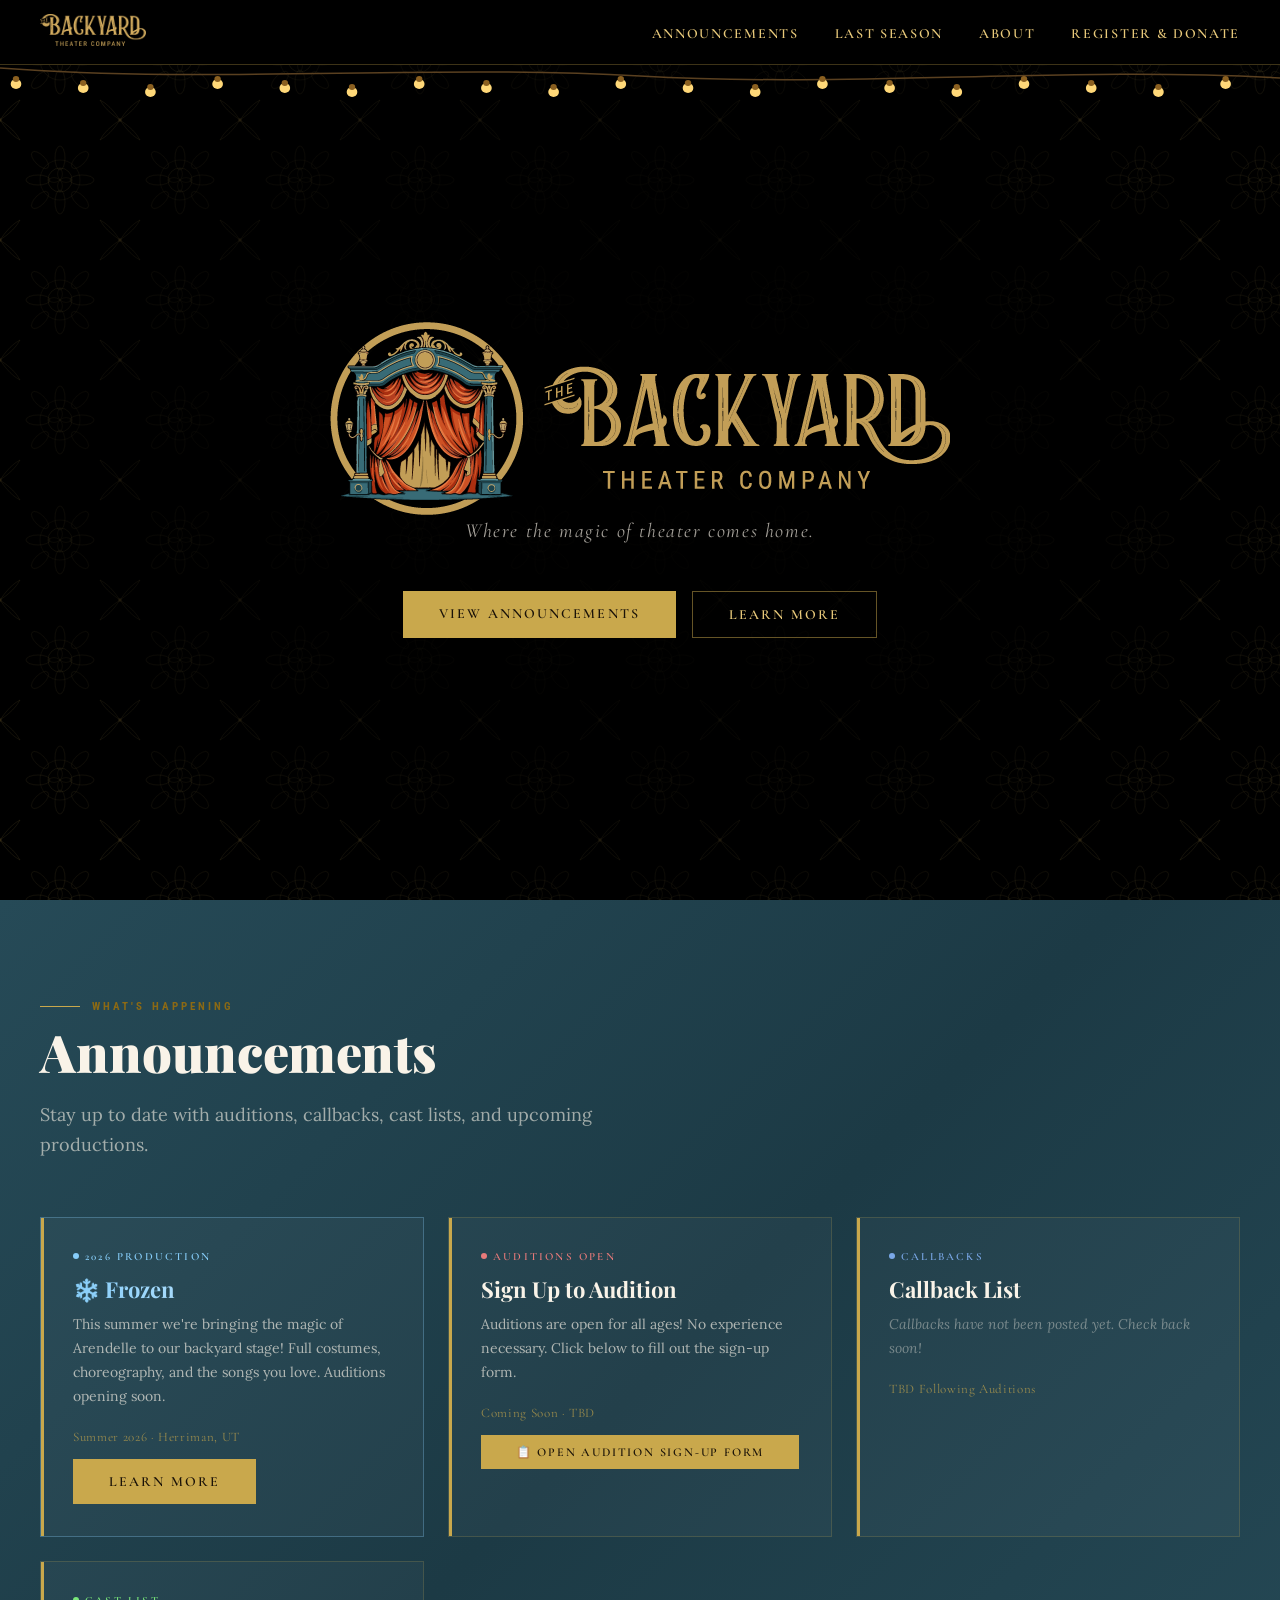
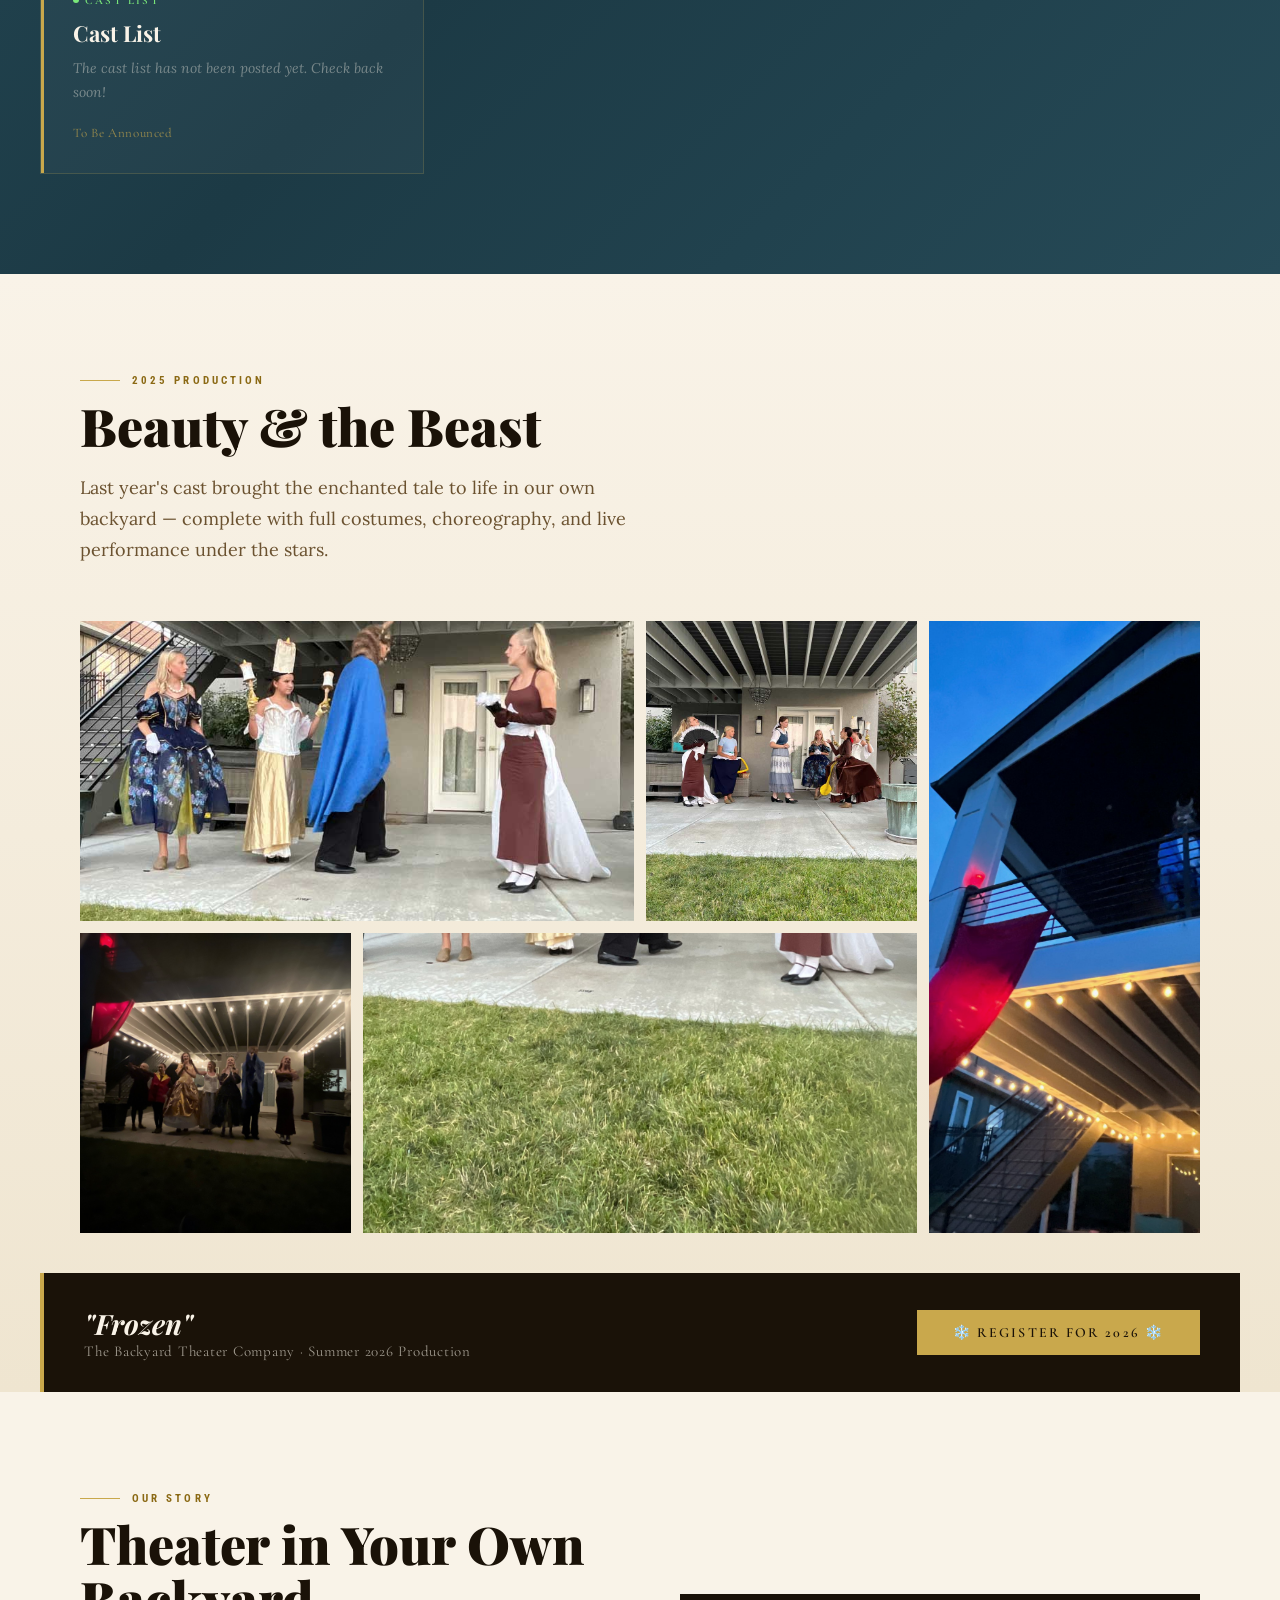
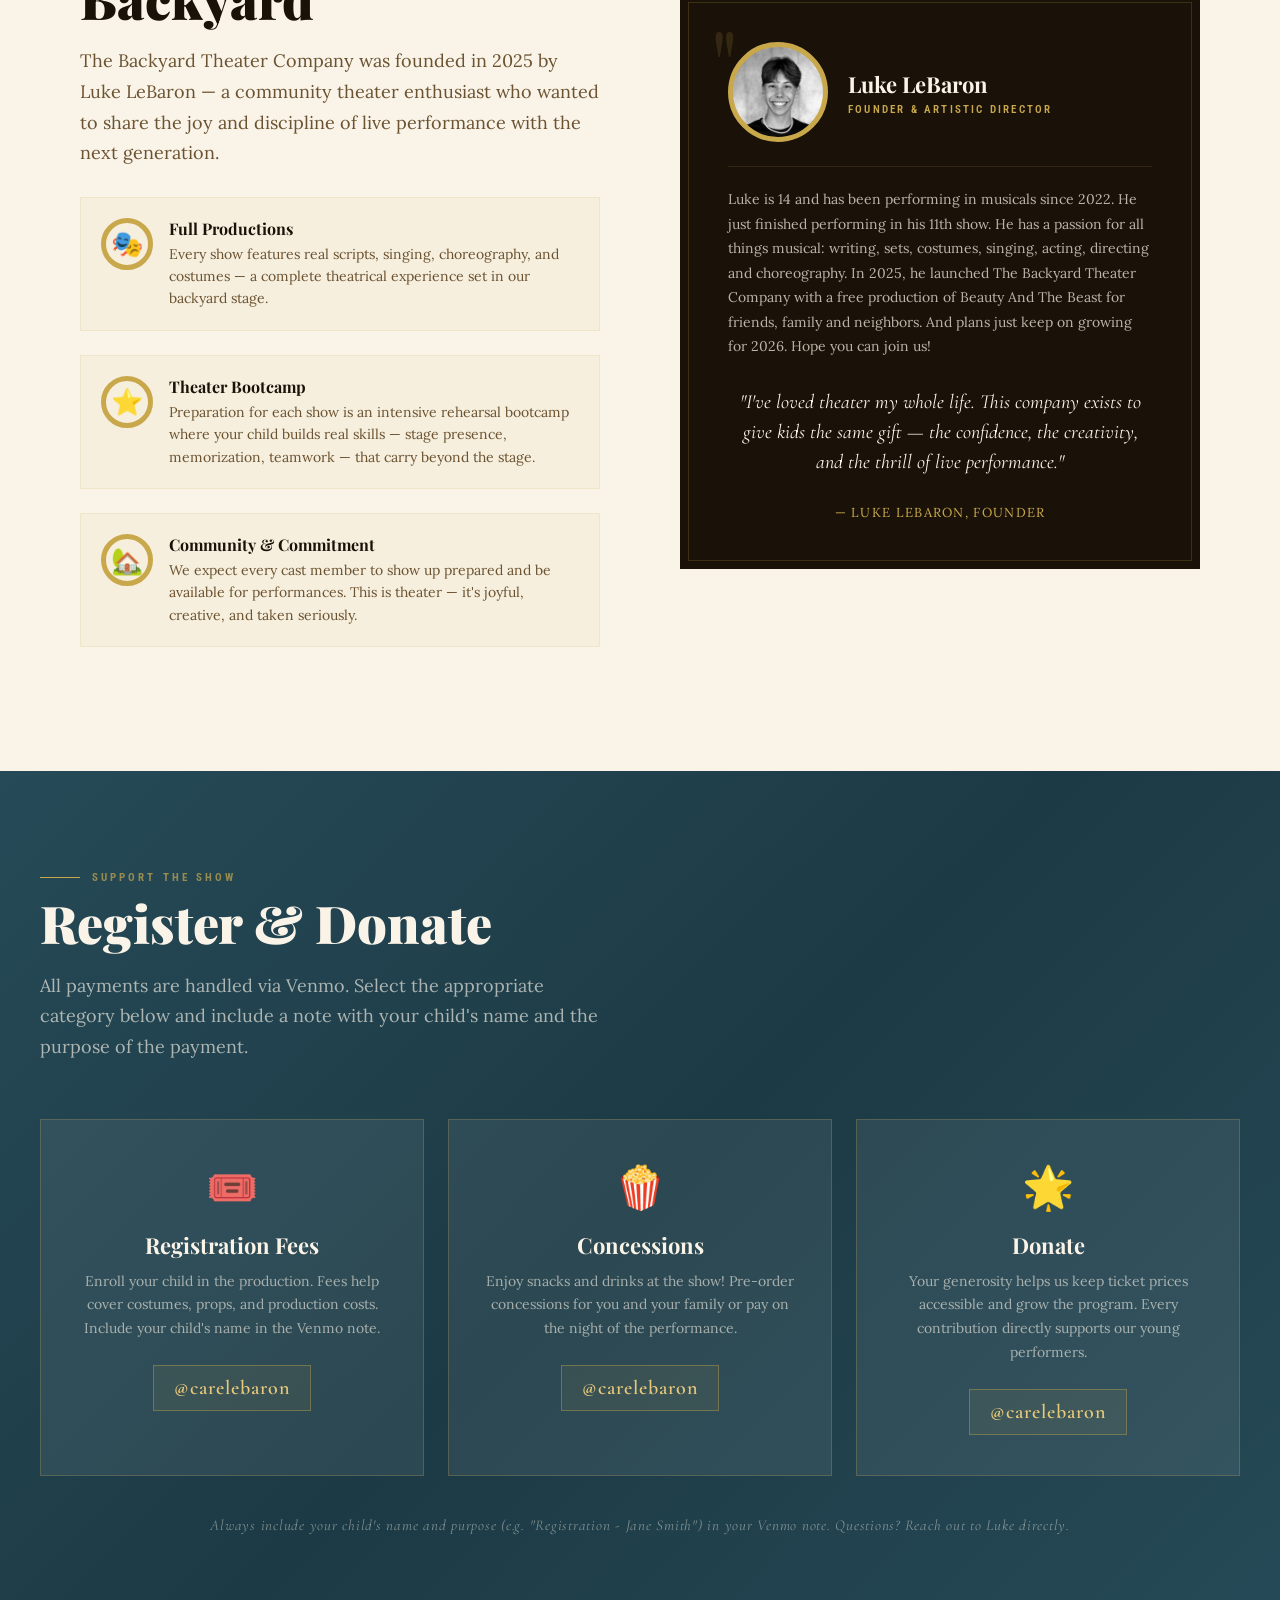
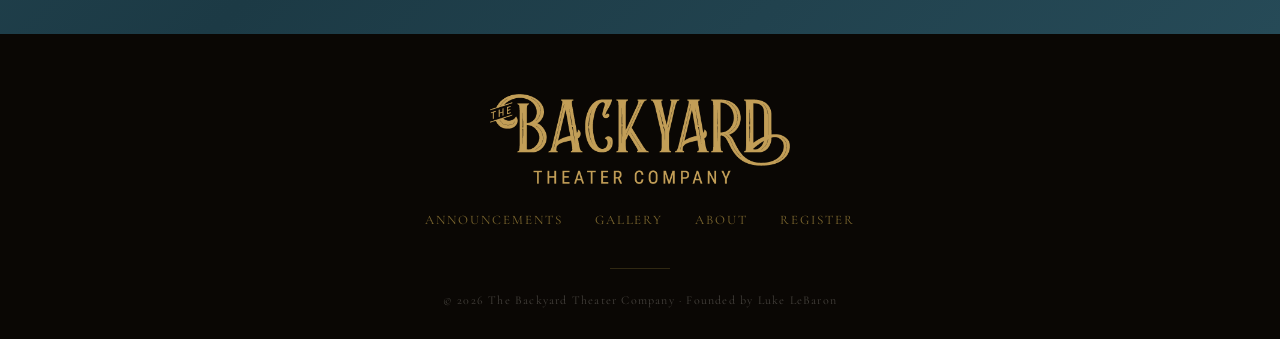
==== index.html @ a318b1b1 "initial build" ====
<!DOCTYPE html>
<html lang="en">
<head>
<meta charset="UTF-8">
<meta name="viewport" content="width=device-width, initial-scale=1.0">
<title>The Backyard Theater Company</title>
<link rel="preconnect" href="https://fonts.googleapis.com">
<link href="https://fonts.googleapis.com/css2?family=Playfair+Display:ital,wght@0,400;0,700;0,900;1,400;1,700&family=Lora:ital,wght@0,400;0,500;1,400&family=Cormorant+Garamond:ital,wght@0,300;0,400;0,600;1,300;1,400&family=Roboto+Condensed:wght@400;600;700&display=swap" rel="stylesheet">
<style>
  :root {
    --gold: #C9A84C;
    --gold-light: #E8C97A;
    --gold-dark: #8B6914;
    --teal: #3A6E7F;
    --teal-dark: #264A57;
    --red: #B8412A;
    --cream: #F9F3E8;
    --dark: #1A1208;
    --warm-dark: #251A08;
    --text: #2C1F08;
    --text-light: #6B5230;
  }

  * { margin: 0; padding: 0; box-sizing: border-box; }

  html { scroll-behavior: smooth; }

  body {
    background: var(--cream);
    color: var(--text);
    font-family: 'Lora', Georgia, serif;
    overflow-x: hidden;
  }

  /* ===== STRING LIGHTS ANIMATION ===== */
  @keyframes bulbFlicker {
    0%, 100% { opacity: 1; box-shadow: 0 0 8px 3px rgba(255, 220, 120, 0.8); }
    92% { opacity: 1; }
    93% { opacity: 0.6; }
    94% { opacity: 1; }
    96% { opacity: 0.7; }
    97% { opacity: 1; }
  }

  @keyframes curtainRise {
    from { transform: translateY(-100%); opacity: 0; }
    to { transform: translateY(0); opacity: 1; }
  }

  @keyframes fadeUp {
    from { opacity: 0; transform: translateY(30px); }
    to { opacity: 1; transform: translateY(0); }
  }

  @keyframes shimmer {
    0% { background-position: -200% center; }
    100% { background-position: 200% center; }
  }

  /* ===== NAV ===== */
  nav {
    position: fixed;
    top: 0; left: 0; right: 0;
    z-index: 100;
    background: rgba(0, 0, 0, 0.96);
    backdrop-filter: blur(10px);
    padding: 14px 40px;
    display: flex;
    align-items: center;
    justify-content: space-between;
    border-bottom: 1px solid rgba(201, 168, 76, 0.3);
  }

  .nav-logo img {
    height: 32px;
    filter: brightness(1.1);
  }

  .nav-links {
    display: flex;
    gap: 36px;
    list-style: none;
  }

  .nav-links a {
    font-family: 'Cormorant Garamond', serif;
    font-size: 14px;
    font-weight: 600;
    letter-spacing: 0.12em;
    text-transform: uppercase;
    color: var(--gold-light);
    text-decoration: none;
    transition: color 0.2s;
    position: relative;
  }

  .nav-links a::after {
    content: '';
    position: absolute;
    bottom: -3px; left: 0; right: 0;
    height: 1px;
    background: var(--gold);
    transform: scaleX(0);
    transform-origin: center;
    transition: transform 0.3s;
  }

  .nav-links a:hover { color: #fff; }
  .nav-links a:hover::after { transform: scaleX(1); }

  /* ===== HERO ===== */
  .hero {
    min-height: 100vh;
    background: #000000;
    position: relative;
    display: flex;
    flex-direction: column;
    align-items: center;
    justify-content: center;
    overflow: hidden;
    padding-top: 60px;
  }

  /* Ornate vintage floral pattern */
  .hero::before {
    content: '';
    position: absolute;
    inset: 0;
    background-image: url("data:image/svg+xml,%3Csvg xmlns='http://www.w3.org/2000/svg' width='120' height='120'%3E%3Cdefs%3E%3Cstyle%3E.g%7Bfill:none;stroke:%23C9A84C;stroke-opacity:0.13%7D%3C/style%3E%3C/defs%3E%3C!-- Center rosette --%3E%3Ccircle class='g' cx='60' cy='60' r='12' stroke-width='0.8'/%3E%3Ccircle class='g' cx='60' cy='60' r='20' stroke-width='0.5'/%3E%3C!-- Petals N S E W --%3E%3Cellipse class='g' cx='60' cy='38' rx='5' ry='12' stroke-width='0.7'/%3E%3Cellipse class='g' cx='60' cy='82' rx='5' ry='12' stroke-width='0.7'/%3E%3Cellipse class='g' cx='38' cy='60' rx='12' ry='5' stroke-width='0.7'/%3E%3Cellipse class='g' cx='82' cy='60' rx='12' ry='5' stroke-width='0.7'/%3E%3C!-- Diagonal petals --%3E%3Cellipse class='g' cx='40' cy='40' rx='5' ry='11' stroke-width='0.6' transform='rotate(-45 40 40)'/%3E%3Cellipse class='g' cx='80' cy='40' rx='5' ry='11' stroke-width='0.6' transform='rotate(45 80 40)'/%3E%3Cellipse class='g' cx='40' cy='80' rx='5' ry='11' stroke-width='0.6' transform='rotate(45 40 80)'/%3E%3Cellipse class='g' cx='80' cy='80' rx='5' ry='11' stroke-width='0.6' transform='rotate(-45 80 80)'/%3E%3C!-- Corner flourishes --%3E%3Cpath class='g' d='M0 0 Q15 10 20 20' stroke-width='0.8'/%3E%3Cpath class='g' d='M0 0 Q10 15 20 20' stroke-width='0.8'/%3E%3Cpath class='g' d='M120 0 Q105 10 100 20' stroke-width='0.8'/%3E%3Cpath class='g' d='M120 0 Q110 15 100 20' stroke-width='0.8'/%3E%3Cpath class='g' d='M0 120 Q15 110 20 100' stroke-width='0.8'/%3E%3Cpath class='g' d='M0 120 Q10 105 20 100' stroke-width='0.8'/%3E%3Cpath class='g' d='M120 120 Q105 110 100 100' stroke-width='0.8'/%3E%3Cpath class='g' d='M120 120 Q110 105 100 100' stroke-width='0.8'/%3E%3C!-- Connecting stems --%3E%3Cpath class='g' d='M60 48 Q65 54 60 60 Q55 54 60 48' stroke-width='0.6'/%3E%3Cpath class='g' d='M60 72 Q65 66 60 60 Q55 66 60 72' stroke-width='0.6'/%3E%3Cpath class='g' d='M48 60 Q54 65 60 60 Q54 55 48 60' stroke-width='0.6'/%3E%3Cpath class='g' d='M72 60 Q66 65 60 60 Q66 55 72 60' stroke-width='0.6'/%3E%3C!-- Tiny dots at corners --%3E%3Ccircle cx='0' cy='0' r='2' fill='%23C9A84C' fill-opacity='0.12'/%3E%3Ccircle cx='120' cy='0' r='2' fill='%23C9A84C' fill-opacity='0.12'/%3E%3Ccircle cx='0' cy='120' r='2' fill='%23C9A84C' fill-opacity='0.12'/%3E%3Ccircle cx='120' cy='120' r='2' fill='%23C9A84C' fill-opacity='0.12'/%3E%3C/svg%3E");
    background-size: 120px 120px;
    background-repeat: repeat;
    opacity: 1;
    pointer-events: none;
  }

  /* Radial vignette so pattern fades toward center where logo lives */
  .hero::after {
    content: '';
    position: absolute;
    inset: 0;
    background: radial-gradient(
      ellipse 65% 65% at 50% 50%,
      rgba(0,0,0,0.92) 0%,
      rgba(0,0,0,0.75) 45%,
      rgba(0,0,0,0.2) 80%,
      rgba(0,0,0,0) 100%
    );
    pointer-events: none;
  }

  /* String lights top */
  .string-lights {
    position: absolute;
    top: 60px; left: 0; right: 0;
    height: 60px;
    pointer-events: none;
    z-index: 3;
  }

  .string-lights svg {
    width: 100%;
    height: 60px;
  }

  .bulb {
    animation: bulbFlicker 4s infinite;
  }
  .bulb:nth-child(2n) { animation-delay: 0.3s; }
  .bulb:nth-child(3n) { animation-delay: 0.7s; }
  .bulb:nth-child(4n) { animation-delay: 1.2s; }
  .bulb:nth-child(5n) { animation-delay: 2.1s; }

  .hero-content {
    position: relative;
    z-index: 4;
    text-align: center;
    animation: fadeUp 1.2s ease both;
  }

  .hero-icon {
    width: 620px;
    max-width: 88vw;
    margin-bottom: 24px;
    filter:
      drop-shadow(0 0 60px rgba(201, 168, 76, 0.45))
      drop-shadow(0 0 20px rgba(201, 168, 76, 0.3))
      drop-shadow(0 4px 32px rgba(0, 0, 0, 0.9));
    animation: fadeUp 1s ease 0.2s both;
  }

  .hero-wordmark {
    display: none;
  }

  .hero-tagline {
    font-family: 'Cormorant Garamond', serif;
    font-size: 20px;
    font-style: italic;
    color: rgba(249, 243, 232, 0.65);
    letter-spacing: 0.08em;
    margin-bottom: 48px;
    animation: fadeUp 1s ease 0.5s both;
  }

  .hero-cta {
    display: inline-flex;
    gap: 16px;
    animation: fadeUp 1s ease 0.7s both;
  }

  .btn {
    font-family: 'Cormorant Garamond', serif;
    font-size: 14px;
    font-weight: 600;
    letter-spacing: 0.15em;
    text-transform: uppercase;
    padding: 14px 36px;
    text-decoration: none;
    transition: all 0.3s;
    cursor: pointer;
    border: none;
    display: inline-block;
  }

  .btn-primary {
    background: var(--gold);
    color: var(--dark);
  }
  .btn-primary:hover {
    background: var(--gold-light);
    transform: translateY(-2px);
    box-shadow: 0 8px 30px rgba(201, 168, 76, 0.4);
  }

  .btn-outline {
    border: 1px solid rgba(201, 168, 76, 0.5);
    color: var(--gold-light);
    background: transparent;
  }
  .btn-outline:hover {
    border-color: var(--gold);
    background: rgba(201, 168, 76, 0.1);
    transform: translateY(-2px);
  }

  /* Curtain sides - REMOVED */
  .curtain-left, .curtain-right,
  .curtain-top-trim,
  .tieback-left, .tieback-right {
    display: none;
  }

/* ===== SECTION STYLES ===== */
  section {
    padding: 100px 40px;
    max-width: 1200px;
    margin: 0 auto;
  }

  .section-full {
    max-width: 100%;
    padding: 0;
  }

  .section-label {
    font-family: 'Roboto Condensed', sans-serif;
    font-size: 11px;
    font-weight: 700;
    letter-spacing: 0.28em;
    text-transform: uppercase;
    color: var(--gold-dark);
    margin-bottom: 12px;
    display: flex;
    align-items: center;
    gap: 12px;
  }

  .section-label::before {
    content: '';
    display: inline-block;
    width: 40px;
    height: 1px;
    background: var(--gold);
  }

  .section-title {
    font-family: 'Playfair Display', Georgia, serif;
    font-size: 52px;
    font-weight: 900;
    line-height: 1.05;
    color: var(--dark);
    margin-bottom: 20px;
  }

  .section-subtitle {
    font-family: 'Lora', Georgia, serif;
    font-size: 18px;
    color: var(--text-light);
    max-width: 560px;
    line-height: 1.7;
    margin-bottom: 56px;
  }

  /* Ornamental divider */
  .ornament {
    text-align: center;
    color: var(--gold);
    font-size: 24px;
    letter-spacing: 0.3em;
    margin: 0 0 16px;
    opacity: 0.6;
  }

  /* ===== ANNOUNCEMENTS ===== */
  #announcements {
    background: linear-gradient(135deg, var(--teal-dark) 0%, #1C3A45 50%, var(--teal-dark) 100%);
    max-width: 100%;
    padding: 100px 40px;
  }

  #announcements .inner {
    max-width: 1200px;
    margin: 0 auto;
  }

  #announcements .section-title {
    color: var(--cream);
  }

  #announcements .section-subtitle {
    color: rgba(249, 243, 232, 0.6);
  }

  .announcements-grid {
    display: grid;
    grid-template-columns: repeat(auto-fill, minmax(300px, 1fr));
    gap: 24px;
  }

  .announcement-card {
    border: 1px solid rgba(201, 168, 76, 0.2);
    background: rgba(255, 255, 255, 0.03);
    padding: 32px;
    position: relative;
    overflow: hidden;
    transition: all 0.3s;
  }

  .announcement-card::before {
    content: '';
    position: absolute;
    top: 0; left: 0;
    width: 3px; height: 100%;
    background: var(--gold);
  }

  .announcement-card:hover {
    background: rgba(201, 168, 76, 0.06);
    transform: translateY(-3px);
    border-color: rgba(201, 168, 76, 0.4);
  }

  .card-tag {
    font-family: 'Cormorant Garamond', serif;
    font-size: 11px;
    font-weight: 600;
    letter-spacing: 0.2em;
    text-transform: uppercase;
    color: var(--gold);
    margin-bottom: 12px;
    display: flex;
    align-items: center;
    gap: 6px;
  }

  .card-tag.audition { color: #E87A7A; }
  .card-tag.callback { color: #7AA8E8; }
  .card-tag.cast { color: #7AE87A; }
  .card-tag.new-show { color: var(--gold); }

  .tag-dot {
    width: 6px; height: 6px;
    border-radius: 50%;
    background: currentColor;
  }

  .card-title {
    font-family: 'Playfair Display', serif;
    font-size: 22px;
    font-weight: 700;
    color: var(--cream);
    margin-bottom: 10px;
    line-height: 1.3;
  }

  .card-body {
    font-size: 14px;
    line-height: 1.7;
    color: rgba(249, 243, 232, 0.65);
    margin-bottom: 20px;
  }

  .card-date {
    font-family: 'Cormorant Garamond', serif;
    font-size: 13px;
    color: rgba(201, 168, 76, 0.7);
    letter-spacing: 0.05em;
  }

  /* ===== GALLERY ===== */
  #gallery {
    background: linear-gradient(180deg, #F9F3E8 0%, #EFE5D0 100%);
    max-width: 100%;
    padding: 100px 40px;
  }

  #gallery .inner {
    max-width: 1200px;
    margin: 0 auto;
  }

  .gallery-grid {
    display: grid;
    grid-template-columns: 1fr 1fr 1fr 1fr;
    grid-template-rows: 300px 300px;
    gap: 12px;
  }

  .gallery-item {
    overflow: hidden;
    position: relative;
    cursor: pointer;
  }

  .gallery-item:nth-child(1) {
    grid-column: 1 / 3;
    grid-row: 1 / 2;
  }

  .gallery-item:nth-child(2) {
    grid-column: 3 / 4;
    grid-row: 1 / 2;
  }

  .gallery-item:nth-child(3) {
    grid-column: 4 / 5;
    grid-row: 1 / 3;
  }

  .gallery-item:nth-child(4) {
    grid-column: 1 / 2;
    grid-row: 2 / 3;
  }

  .gallery-item:nth-child(5) {
    grid-column: 2 / 4;
    grid-row: 2 / 3;
  }

  .gallery-item img {
    width: 100%;
    height: 100%;
    object-fit: cover;
    transition: transform 0.5s ease;
    filter: saturate(0.9);
  }

  .gallery-item:hover img {
    transform: scale(1.05);
    filter: saturate(1.1);
  }

  .gallery-overlay {
    position: absolute;
    inset: 0;
    background: linear-gradient(180deg, transparent 50%, rgba(26, 18, 8, 0.8) 100%);
    opacity: 0;
    transition: opacity 0.3s;
    display: flex;
    align-items: flex-end;
    padding: 20px;
  }

  .gallery-item:hover .gallery-overlay { opacity: 1; }

  .gallery-overlay span {
    font-family: 'Cormorant Garamond', serif;
    font-size: 13px;
    letter-spacing: 0.1em;
    color: var(--gold-light);
    text-transform: uppercase;
  }

  .show-title-banner {
    background: var(--dark);
    padding: 32px 40px;
    display: flex;
    align-items: center;
    justify-content: space-between;
    flex-wrap: wrap;
    gap: 16px;
    max-width: 1200px;
    margin: 40px auto 0;
    border-left: 4px solid var(--gold);
  }

  .show-title-banner h3 {
    font-family: 'Playfair Display', serif;
    font-size: 28px;
    font-style: italic;
    color: var(--cream);
  }

  .show-title-banner p {
    font-family: 'Cormorant Garamond', serif;
    font-size: 15px;
    color: rgba(249, 243, 232, 0.6);
    letter-spacing: 0.05em;
  }

  /* ===== ABOUT ===== */
  #about {
    display: grid;
    grid-template-columns: 1fr 1fr;
    gap: 80px;
    align-items: center;
  }

  .about-text .section-subtitle {
    margin-bottom: 28px;
  }

  .about-feature {
    display: flex;
    gap: 16px;
    margin-bottom: 24px;
    padding: 20px;
    background: rgba(201, 168, 76, 0.06);
    border: 1px solid rgba(201, 168, 76, 0.15);
  }

  .feature-icon {
    width: 52px;
    height: 52px;
    flex-shrink: 0;
    border-radius: 50%;
    border: 5px solid var(--gold);
    background: transparent;
    display: flex;
    align-items: center;
    justify-content: center;
    font-size: 26px;
  }

  .feature-content h4 {
    font-family: 'Playfair Display', serif;
    font-size: 16px;
    font-weight: 700;
    color: var(--dark);
    margin-bottom: 4px;
  }

  .feature-content p {
    font-size: 14px;
    color: var(--text-light);
    line-height: 1.6;
  }

  .about-visual {
    position: relative;
  }

  .about-visual-card {
    background: var(--dark);
    padding: 48px;
    text-align: center;
    position: relative;
    overflow: hidden;
  }

  .about-visual-card::before {
    content: '';
    position: absolute;
    inset: 8px;
    border: 1px solid rgba(201, 168, 76, 0.2);
    pointer-events: none;
  }

  .about-visual-card .big-quote {
    font-family: 'Playfair Display', serif;
    font-size: 96px;
    color: var(--gold);
    opacity: 0.15;
    line-height: 1;
    position: absolute;
    top: 20px;
    left: 30px;
  }

  .about-visual-card blockquote {
    font-family: 'Cormorant Garamond', serif;
    font-size: 26px;
    font-style: italic;
    color: var(--cream);
    line-height: 1.5;
    position: relative;
    z-index: 1;
    margin-bottom: 24px;
  }

  .about-visual-card cite {
    font-family: 'Lora', serif;
    font-size: 13px;
    color: var(--gold);
    letter-spacing: 0.1em;
    text-transform: uppercase;
    font-style: normal;
  }

  .founder-accent {
    position: absolute;
    top: -12px; right: -12px;
    width: 80px; height: 80px;
    background: var(--gold);
    opacity: 0.1;
    border-radius: 50%;
  }
  .headshot {
    display: inline-block;
    width: 100px;
    height: 100px;
    border-radius: 50px;
    border: 5px solid var(--gold);
    background: url('images/luke-headshot.jpg') no-repeat;
    background-size: cover;
  }

  /* ===== PAYMENT ===== */
  #payment {
    background: linear-gradient(135deg, var(--teal-dark) 0%, #1C3A45 50%, var(--teal-dark) 100%);
    max-width: 100%;
    padding: 100px 40px;
  }

  #payment .inner {
    max-width: 1200px;
    margin: 0 auto;
  }

  #payment .section-title {
    color: var(--cream);
  }

  #payment .section-subtitle {
    color: rgba(249, 243, 232, 0.65);
  }

  .payment-grid {
    display: grid;
    grid-template-columns: repeat(3, 1fr);
    gap: 24px;
  }

  .payment-card {
    background: rgba(255, 255, 255, 0.07);
    border: 1px solid rgba(201, 168, 76, 0.25);
    padding: 40px 32px;
    text-align: center;
    transition: all 0.3s;
    position: relative;
    overflow: hidden;
  }

  .payment-card:hover {
    background: rgba(255, 255, 255, 0.11);
    transform: translateY(-4px);
    border-color: var(--gold);
  }

  .payment-card-icon {
    font-size: 42px;
    margin-bottom: 16px;
  }

  .payment-card h3 {
    font-family: 'Playfair Display', serif;
    font-size: 22px;
    color: var(--cream);
    margin-bottom: 10px;
  }

  .payment-card p {
    font-size: 14px;
    color: rgba(249, 243, 232, 0.6);
    line-height: 1.7;
    margin-bottom: 24px;
  }

  .venmo-handle {
    display: inline-block;
    font-family: 'Cormorant Garamond', serif;
    font-size: 20px;
    font-weight: 600;
    color: var(--gold-light);
    letter-spacing: 0.05em;
    padding: 10px 20px;
    border: 1px solid rgba(201, 168, 76, 0.4);
    background: rgba(201, 168, 76, 0.08);
    text-decoration: none;
    transition: all 0.3s;
  }

  .venmo-handle:hover {
    background: rgba(201, 168, 76, 0.2);
    border-color: var(--gold);
    color: #fff;
  }

  .payment-note {
    text-align: center;
    margin-top: 40px;
    font-size: 13px;
    color: rgba(249, 243, 232, 0.45);
    font-family: 'Cormorant Garamond', serif;
    font-size: 15px;
    letter-spacing: 0.05em;
    font-style: italic;
  }

  /* ===== FOOTER ===== */
  footer {
    background: #0A0704;
    padding: 60px 40px 32px;
    text-align: center;
  }

  footer img.footer-icon {
    width: 64px;
    margin-bottom: 16px;
    opacity: 0.8;
  }

  footer img.footer-wordmark {
    width: 240px;
    margin-bottom: 24px;
    opacity: 0.7;
  }

  .footer-links {
    display: flex;
    gap: 32px;
    list-style: none;
    justify-content: center;
    margin-bottom: 40px;
  }

  .footer-links a {
    font-family: 'Cormorant Garamond', serif;
    font-size: 13px;
    letter-spacing: 0.15em;
    text-transform: uppercase;
    color: rgba(201, 168, 76, 0.6);
    text-decoration: none;
    transition: color 0.2s;
  }

  .footer-links a:hover { color: var(--gold-light); }

  .footer-divider {
    width: 60px;
    height: 1px;
    background: rgba(201, 168, 76, 0.2);
    margin: 0 auto 24px;
  }

  footer p.copyright {
    font-size: 12px;
    color: rgba(249, 243, 232, 0.25);
    letter-spacing: 0.1em;
    font-family: 'Cormorant Garamond', serif;
  }

  /* ===== LIGHTBOX ===== */
  .lightbox {
    position: fixed;
    inset: 0;
    background: rgba(0,0,0,0.95);
    z-index: 1000;
    display: none;
    align-items: center;
    justify-content: center;
  }

  .lightbox.active { display: flex; }

  .lightbox img {
    max-width: 90vw;
    max-height: 90vh;
    object-fit: contain;
  }

  .lightbox-close {
    position: absolute;
    top: 24px; right: 32px;
    font-size: 32px;
    color: var(--gold-light);
    cursor: pointer;
    background: none;
    border: none;
    font-family: serif;
    line-height: 1;
    opacity: 0.8;
  }
  .lightbox-close:hover { opacity: 1; }

  /* ===== RESPONSIVE ===== */
  @media (max-width: 900px) {
    #about { grid-template-columns: 1fr; }
    .gallery-grid {
      grid-template-columns: 1fr 1fr;
      grid-template-rows: auto;
    }
    .gallery-item:nth-child(n) {
      grid-column: auto;
      grid-row: auto;
    }
    .payment-grid { grid-template-columns: 1fr; }
    .section-title { font-size: 38px; }
    nav { padding: 14px 24px; }
    .nav-links { gap: 20px; }
    section { padding: 70px 24px; }
    #announcements, #gallery, #payment { padding: 70px 24px; }
  }

  @media (max-width: 600px) {
    .hero-wordmark { width: 280px; }
    .hero-icon { width: 120px; }
    .nav-links { display: none; }
    .gallery-grid { grid-template-columns: 1fr; }
    .gallery-item { height: 240px; }
  }

  /* Cast list & callback styles */
  .callback-name {
    font-family: 'Cormorant Garamond', serif;
    font-size: 15px;
    color: rgba(249, 243, 232, 0.85);
    padding: 5px 0;
    border-bottom: 1px solid rgba(201, 168, 76, 0.1);
    letter-spacing: 0.03em;
  }

  .cast-role-row {
    display: flex;
    justify-content: space-between;
    align-items: center;
    padding: 5px 0;
    border-bottom: 1px solid rgba(201, 168, 76, 0.1);
  }

  .cast-role {
    font-family: 'Cormorant Garamond', serif;
    font-size: 13px;
    letter-spacing: 0.1em;
    text-transform: uppercase;
    color: var(--gold);
    font-weight: 600;
  }

  .cast-name {
    font-family: 'Lora', serif;
    font-size: 14px;
    color: rgba(249, 243, 232, 0.85);
  }

  /* Luke bio styles */
  .luke-profile {
    display: flex;
    align-items: center;
    gap: 20px;
    margin-bottom: 24px;
    text-align: left;
  }

  .luke-headshot {
    width: 90px;
    height: 90px;
    border-radius: 50%;
    object-fit: cover;
    object-position: center top;
    border: 4px solid var(--gold);
    flex-shrink: 0;
    filter: brightness(1.05) contrast(1.05);
  }

  .luke-name-tag {
    display: flex;
    flex-direction: column;
    gap: 4px;
  }

  .luke-name {
    font-family: 'Playfair Display', serif;
    font-size: 22px;
    font-weight: 700;
    color: var(--cream);
    display: block;
  }

  .luke-title {
    font-family: 'Roboto Condensed', sans-serif;
    font-size: 11px;
    font-weight: 600;
    letter-spacing: 0.2em;
    text-transform: uppercase;
    color: var(--gold);
    display: block;
  }

  .luke-bio {
    font-family: 'Lora', serif;
    font-size: 14px;
    line-height: 1.75;
    color: rgba(249, 243, 232, 0.72);
    text-align: left;
    margin-bottom: 28px;
    border-top: 1px solid rgba(201, 168, 76, 0.15);
    padding-top: 20px;
  }

  .about-visual-card blockquote {
    font-size: 20px;
  }
  .footer-logo {
    max-width: 300px;
    margin-bottom: 20px;
  }
</style>
</head>
<body>

<!-- LIGHTBOX -->
<div class="lightbox" id="lightbox">
  <button class="lightbox-close" onclick="closeLightbox()">✕</button>
  <img id="lightbox-img" src="" alt="">
</div>

<!-- NAV -->
<nav>
  <div class="nav-logo">
    <img src="images/backyard-theater-company-text.png" alt="Backyard Theater Company Logo"/>
  </div>
  <ul class="nav-links">
    <li><a href="#announcements">Announcements</a></li>
    <li><a href="#gallery">Last Season</a></li>
    <li><a href="#about">About</a></li>
    <li><a href="#payment">Register & Donate</a></li>
  </ul>
</nav>

<!-- HERO -->
<div class="hero">
  <div class="curtain-left"></div>
  <div class="curtain-right"></div>
  <div class="curtain-top-trim"></div>
  <div class="tieback-left"></div>
  <div class="tieback-right"></div>

  <!-- String lights -->
  <div class="string-lights">
    <svg viewBox="0 0 1200 60" preserveAspectRatio="none">
      <path d="M0,8 C200,24 400,4 600,16 C800,28 1000,6 1200,18" stroke="#5A4020" stroke-width="1.5" fill="none"/>
      <circle class="bulb" cx="15" cy="24" r="5" fill="#FFD878"/>
      <circle cx="15" cy="19" r="3" fill="#8B6020"/>
      <circle class="bulb" cx="78" cy="28" r="5" fill="#FFD878"/>
      <circle cx="78" cy="23" r="3" fill="#8B6020"/>
      <circle class="bulb" cx="141" cy="32" r="5" fill="#FFD878"/>
      <circle cx="141" cy="27" r="3" fill="#8B6020"/>
      <circle class="bulb" cx="204" cy="24" r="5" fill="#FFD878"/>
      <circle cx="204" cy="19" r="3" fill="#8B6020"/>
      <circle class="bulb" cx="267" cy="28" r="5" fill="#FFD878"/>
      <circle cx="267" cy="23" r="3" fill="#8B6020"/>
      <circle class="bulb" cx="330" cy="32" r="5" fill="#FFD878"/>
      <circle cx="330" cy="27" r="3" fill="#8B6020"/>
      <circle class="bulb" cx="393" cy="24" r="5" fill="#FFD878"/>
      <circle cx="393" cy="19" r="3" fill="#8B6020"/>
      <circle class="bulb" cx="456" cy="28" r="5" fill="#FFD878"/>
      <circle cx="456" cy="23" r="3" fill="#8B6020"/>
      <circle class="bulb" cx="519" cy="32" r="5" fill="#FFD878"/>
      <circle cx="519" cy="27" r="3" fill="#8B6020"/>
      <circle class="bulb" cx="582" cy="24" r="5" fill="#FFD878"/>
      <circle cx="582" cy="19" r="3" fill="#8B6020"/>
      <circle class="bulb" cx="645" cy="28" r="5" fill="#FFD878"/>
      <circle cx="645" cy="23" r="3" fill="#8B6020"/>
      <circle class="bulb" cx="708" cy="32" r="5" fill="#FFD878"/>
      <circle cx="708" cy="27" r="3" fill="#8B6020"/>
      <circle class="bulb" cx="771" cy="24" r="5" fill="#FFD878"/>
      <circle cx="771" cy="19" r="3" fill="#8B6020"/>
      <circle class="bulb" cx="834" cy="28" r="5" fill="#FFD878"/>
      <circle cx="834" cy="23" r="3" fill="#8B6020"/>
      <circle class="bulb" cx="897" cy="32" r="5" fill="#FFD878"/>
      <circle cx="897" cy="27" r="3" fill="#8B6020"/>
      <circle class="bulb" cx="960" cy="24" r="5" fill="#FFD878"/>
      <circle cx="960" cy="19" r="3" fill="#8B6020"/>
      <circle class="bulb" cx="1023" cy="28" r="5" fill="#FFD878"/>
      <circle cx="1023" cy="23" r="3" fill="#8B6020"/>
      <circle class="bulb" cx="1086" cy="32" r="5" fill="#FFD878"/>
      <circle cx="1086" cy="27" r="3" fill="#8B6020"/>
      <circle class="bulb" cx="1149" cy="24" r="5" fill="#FFD878"/>
      <circle cx="1149" cy="19" r="3" fill="#8B6020"/>
      <circle class="bulb" cx="1212" cy="28" r="5" fill="#FFD878"/>
      <circle cx="1212" cy="23" r="3" fill="#8B6020"/>
    </svg>
  </div>

  <div class="hero-content">
    <img src="images/backyard-theater-company-logo.png"/>
    <p class="hero-tagline">Where the magic of theater comes home.</p>
    <div class="hero-cta">
      <a href="#announcements" class="btn btn-primary">View Announcements</a>
      <a href="#about" class="btn btn-outline">Learn More</a>
    </div>
  </div>
</div>

<!-- ANNOUNCEMENTS -->
<div id="announcements">
  <div class="inner">
    <div class="section-label">What's happening</div>
    <h2 class="section-title" style="color: var(--cream);">Announcements</h2>
    <p class="section-subtitle">Stay up to date with auditions, callbacks, cast lists, and upcoming productions.</p>

    <div class="announcements-grid">

      <div class="announcement-card" style="border-color: rgba(135,206,250,0.3);">
          <div class="card-tag new-show" style="color:#87CEFA;"><span class="tag-dot" style="background:#87CEFA;"></span>2026 Production</div>
          <div class="card-title" style="background: linear-gradient(90deg, #87CEFA, #E8F4FF, #87CEFA); background-clip: text; -webkit-background-clip: text; -webkit-text-fill-color: transparent; background-size: 200%; animation: shimmer 3s linear infinite;">❄️ Frozen</div>
          <div class="card-body">This summer we're bringing the magic of Arendelle to our backyard stage! Full costumes, choreography, and the songs you love. Auditions opening soon.</div>
          <div class="card-date" style="margin-bottom:14px;">Summer 2026 · Herriman, UT</div>
          <form action="frozen.html">
            <button onclick="" class="btn btn-primary">Learn more</button>
          </form>
      </div>

      <div class="announcement-card" id="audition-card">
        <div class="card-tag audition"><span class="tag-dot"></span>Auditions Open</div>
        <div class="card-title">Sign Up to Audition</div>
        <div class="card-body">Auditions are open for all ages! No experience necessary. Click below to fill out the sign-up form.</div>
        <div class="card-date" style="margin-bottom:14px;">Coming Soon · TBD</div>
        <button onclick="toggleForm()" class="btn btn-primary" style="font-size:12px; padding: 10px 22px; width: 100%;">📋 Open Audition Sign-Up Form</button>
        <div id="audition-form-container" style="display:none; margin-top:16px; border: 1px solid rgba(201,168,76,0.2);">
          <!-- REPLACE the src below with your actual Google Form embed URL -->
          <!-- To get it: Google Forms → Send → Embed → Copy the src URL from the iframe code -->
          <iframe id="audition-form-iframe"
            src="https://docs.google.com/forms/d/e/YOUR_FORM_ID/viewform?embedded=true"
            width="100%" height="520" frameborder="0" marginheight="0" marginwidth="0"
            style="background:#1a1208; display:block;">
            Loading form...
          </iframe>
        </div>
      </div>
      <!-- ==============================
           CALLBACKS — Edit the names below
           ============================== -->
      <div class="announcement-card" id="callbacks-section">
        <div class="card-tag callback"><span class="tag-dot"></span>Callbacks</div>
        <div class="card-title">Callback List</div>
        <!-- STATUS: Change "style='display:none'" to "style='display:block'" when ready to publish -->
        <div id="callbacks-hidden" style="display:block;">
          <div class="card-body" style="font-style:italic; opacity:0.6;">Callbacks have not been posted yet. Check back soon!</div>
        </div>
        <div id="callbacks-list" style="display:none;">
          <!-- ADD/REMOVE NAMES HERE — copy a <div class="callback-name"> line to add more -->
          <div class="card-body" style="margin-bottom:8px; font-size:13px; opacity:0.7;">The following students are called back. Please confirm availability via Venmo message.</div>
          <div class="callback-name">Jane Smith</div>
          <div class="callback-name">Alex Johnson</div>
          <div class="callback-name">Emma Davis</div>
          <!-- ADD MORE NAMES ABOVE THIS LINE -->
        </div>
        <div class="card-date" style="margin-top:12px;">TBD Following Auditions</div>
      </div>
      <!-- ==============================
           CAST LIST — Edit roles and names below
           ============================== -->
      <div class="announcement-card" id="cast-section">
        <div class="card-tag cast"><span class="tag-dot"></span>Cast List</div>
        <div class="card-title">Cast List</div>
        <!-- STATUS: Change "style='display:none'" to "style='display:block'" when ready to publish -->
        <div id="cast-hidden" style="display:block;">
          <div class="card-body" style="font-style:italic; opacity:0.6;">The cast list has not been posted yet. Check back soon!</div>
        </div>
        <div id="cast-list" style="display:none;">
          <!-- ADD/EDIT ROLE + NAME PAIRS BELOW -->
          <div class="cast-role-row"><span class="cast-role">Elsa</span><span class="cast-name">Jane Smith</span></div>
          <div class="cast-role-row"><span class="cast-role">Anna</span><span class="cast-name">Emma Davis</span></div>
          <div class="cast-role-row"><span class="cast-role">Kristoff</span><span class="cast-name">Alex Johnson</span></div>
          <div class="cast-role-row"><span class="cast-role">Olaf</span><span class="cast-name">TBD</span></div>
          <!-- ADD MORE ROLES ABOVE THIS LINE -->
        </div>
        <div class="card-date" style="margin-top:12px;">To Be Announced</div>
      </div>
    </div>
  </div>
</div>

<!-- GALLERY -->
<div id="gallery" style="background: linear-gradient(180deg, #F9F3E8 0%, #EFE5D0 100%); padding: 100px 0 0;">
  <div class="inner" style="max-width:1200px; margin: 0 auto; padding: 0 40px;">
    <div class="section-label">2025 Production</div>
    <h2 class="section-title">Beauty & the Beast</h2>
    <p class="section-subtitle">Last year's cast brought the enchanted tale to life in our own backyard — complete with full costumes, choreography, and live performance under the stars.</p>
  </div>

  <div style="max-width:1200px; margin:0 auto; padding: 0 40px;">
    <div class="gallery-grid">
      <div class="gallery-item" onclick="openLightbox('images/beauty/castle-scene.jpg')">
        <img src="images/beauty/castle-scene.jpg" alt="Castle Scene"/>
        <div class="gallery-overlay"><span>The Enchanted Castle</span></div>
      </div>
      <div class="gallery-item" onclick="openLightbox('images/beauty/village-scene.jpg')">
        <img src="images/beauty/village-scene.jpg" alt="Castle Scene"/>
        <div class="gallery-overlay"><span>The Enchanted Castle</span></div>
      </div>
      <div class="gallery-item" onclick="openLightbox('[data-uri]')">
        <img src="[data-uri]" alt="Beast on balcony">
        <div class="gallery-overlay"><span>The Balcony</span></div>
      </div>
      <div class="gallery-item" onclick="openLightbox('[data-uri]')">
        <img src="[data-uri]" alt="Final bow">
        <div class="gallery-overlay"><span>Final Bows</span></div>
      </div>
      <div class="gallery-item" onclick="openLightbox('[data-uri]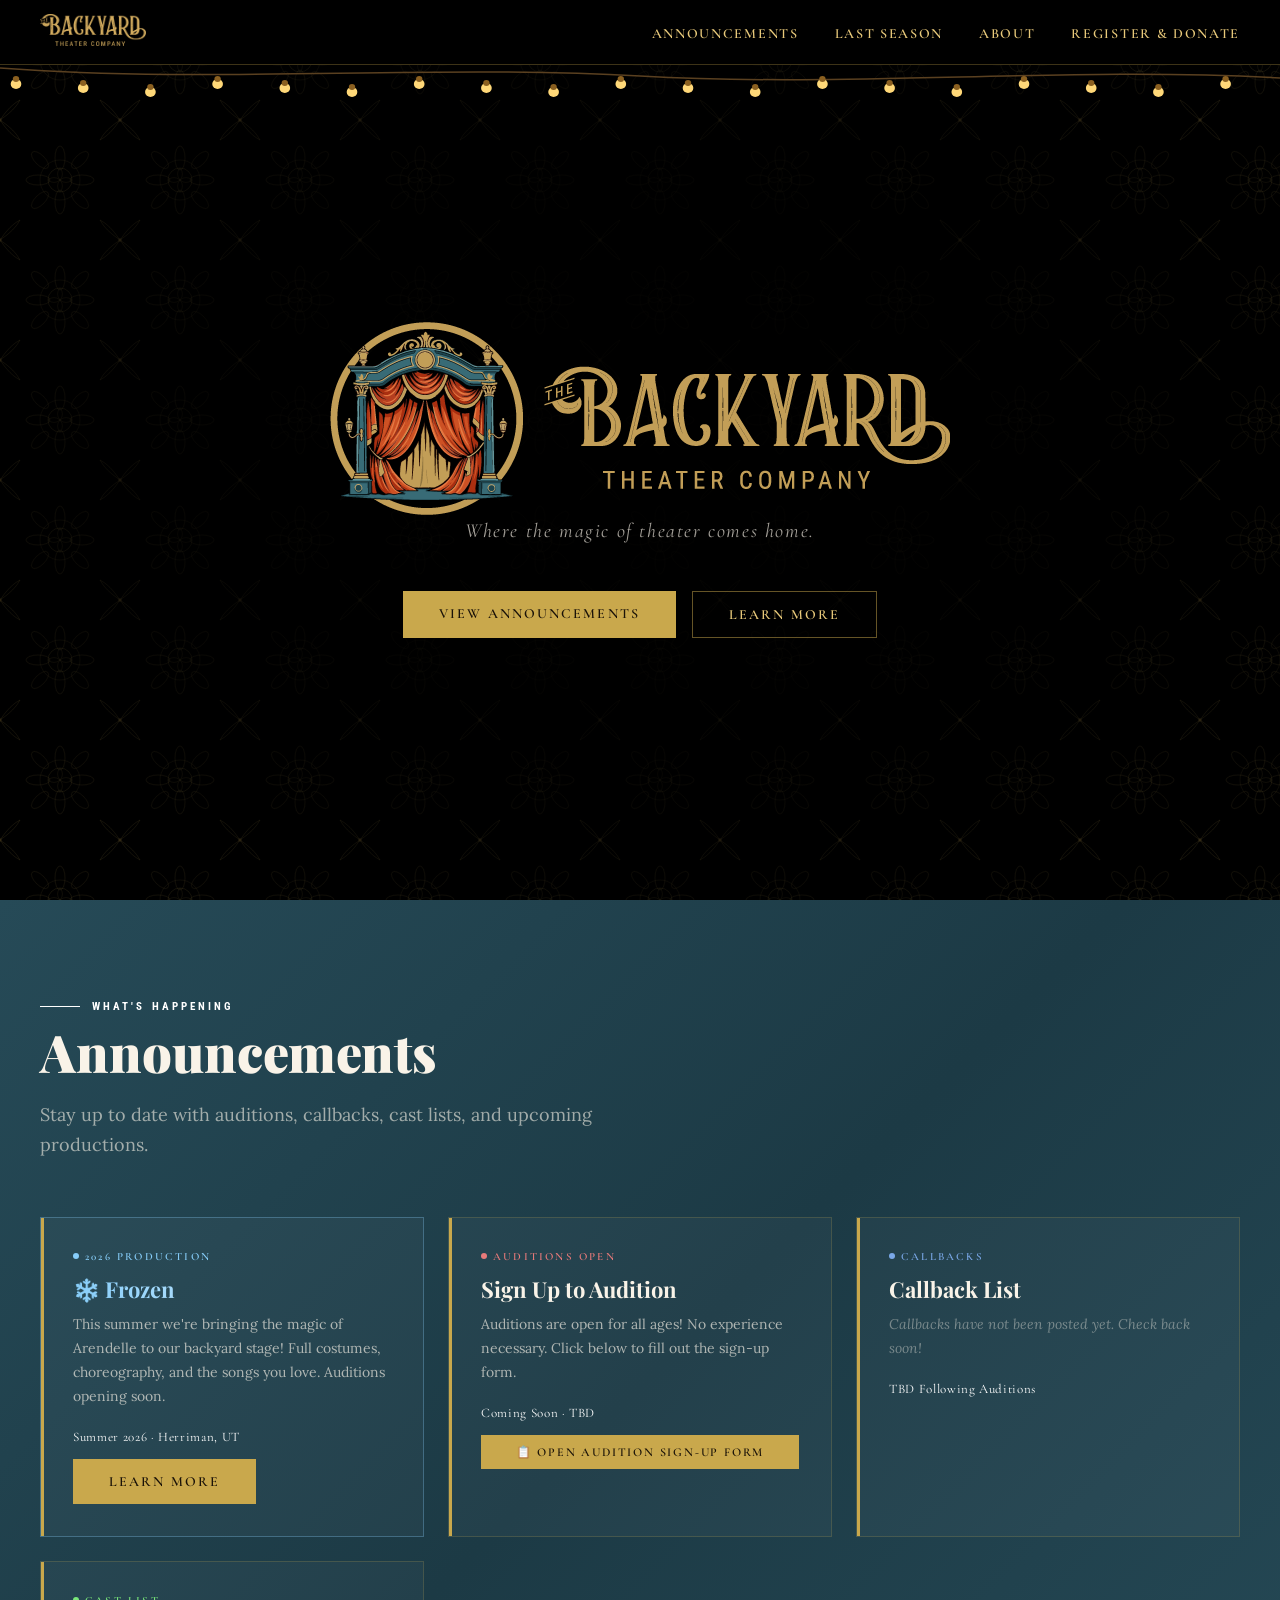
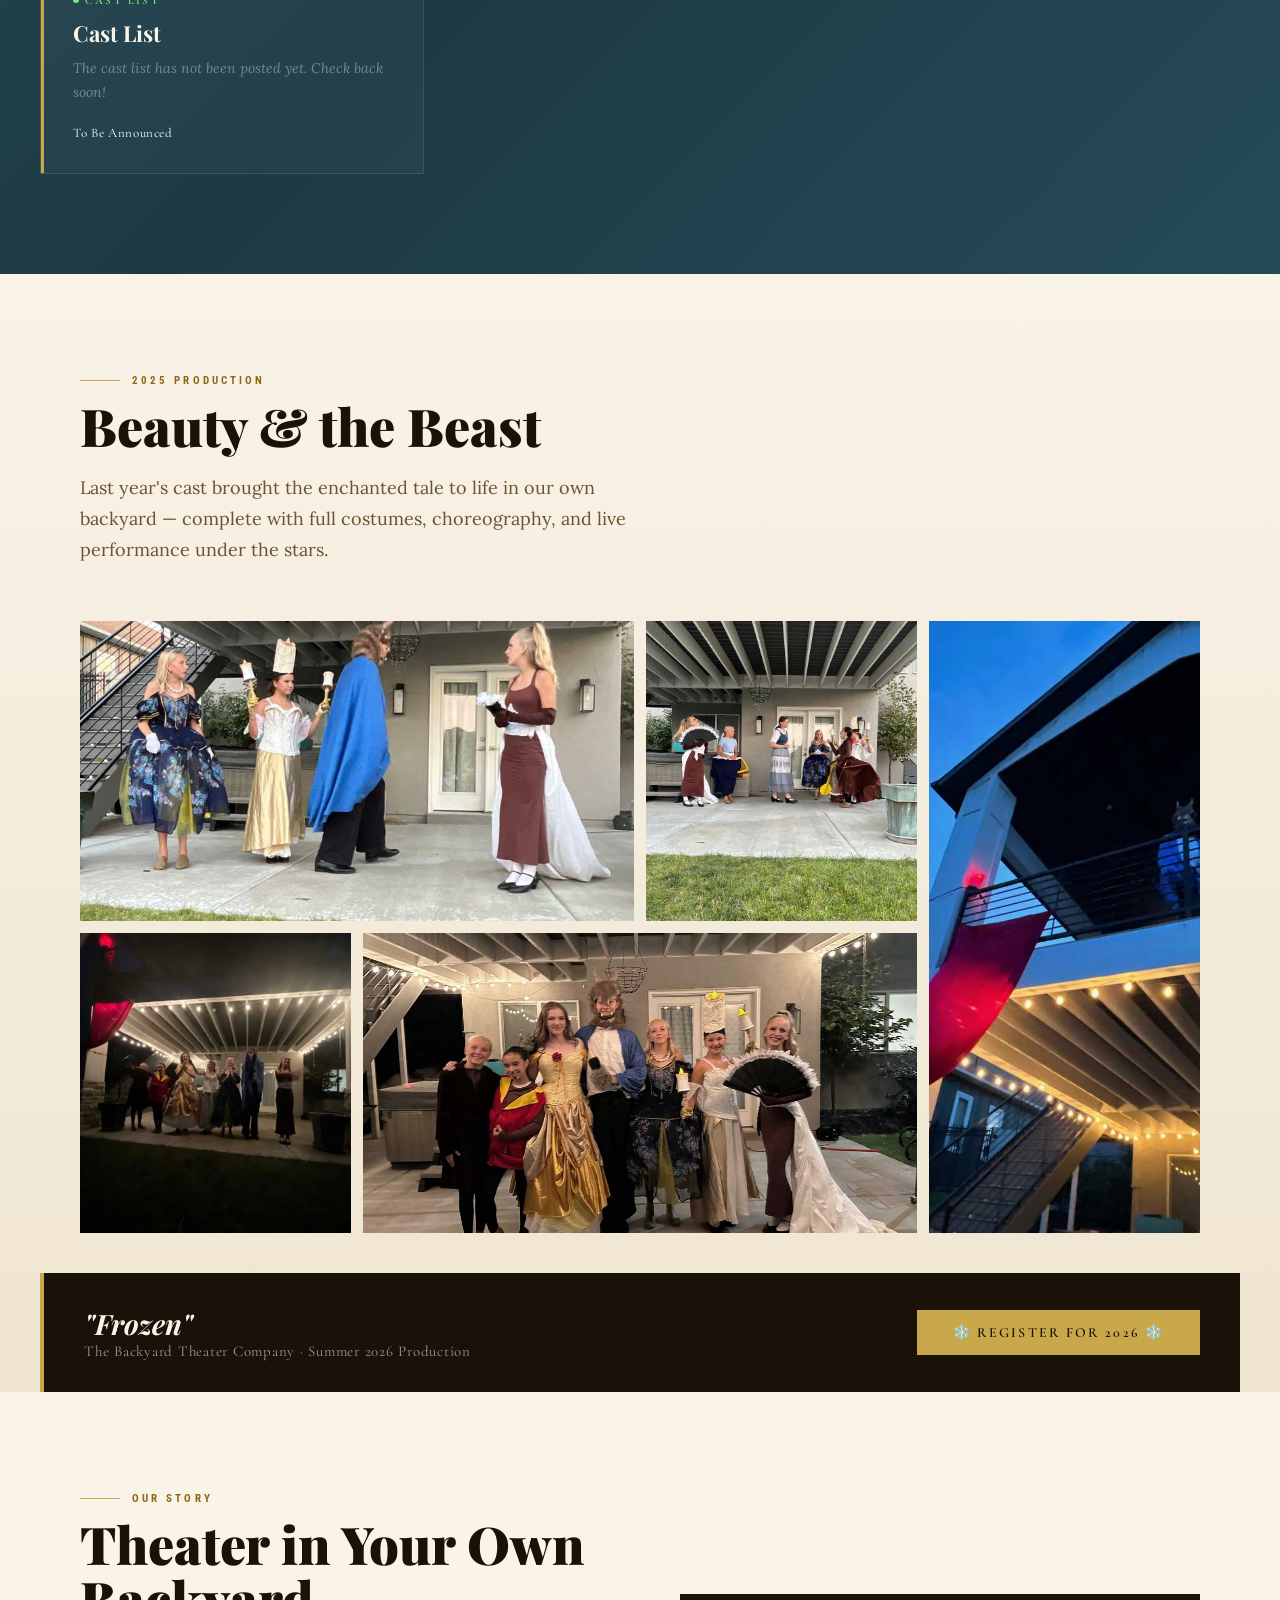
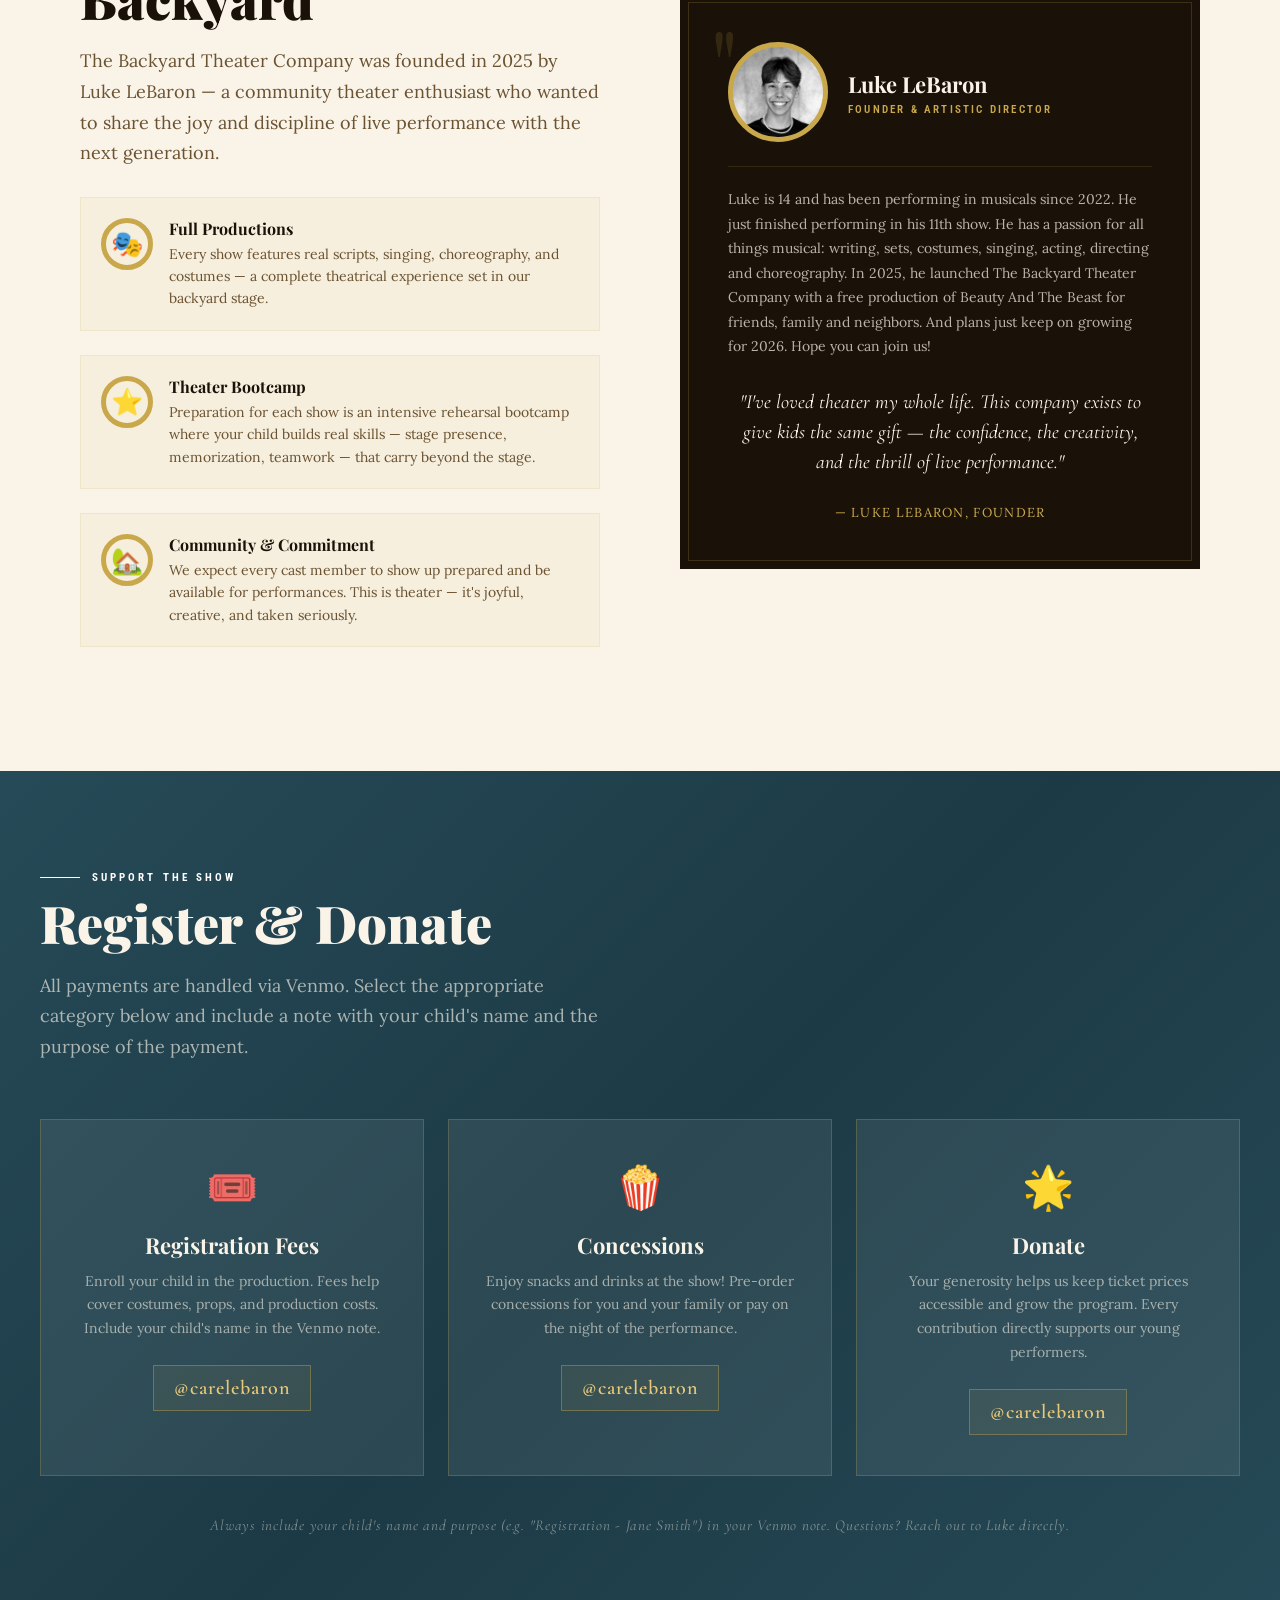
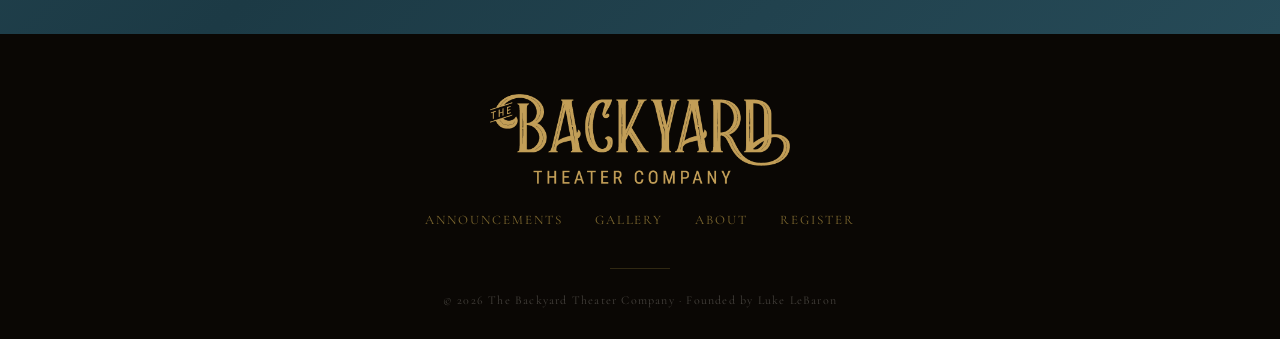
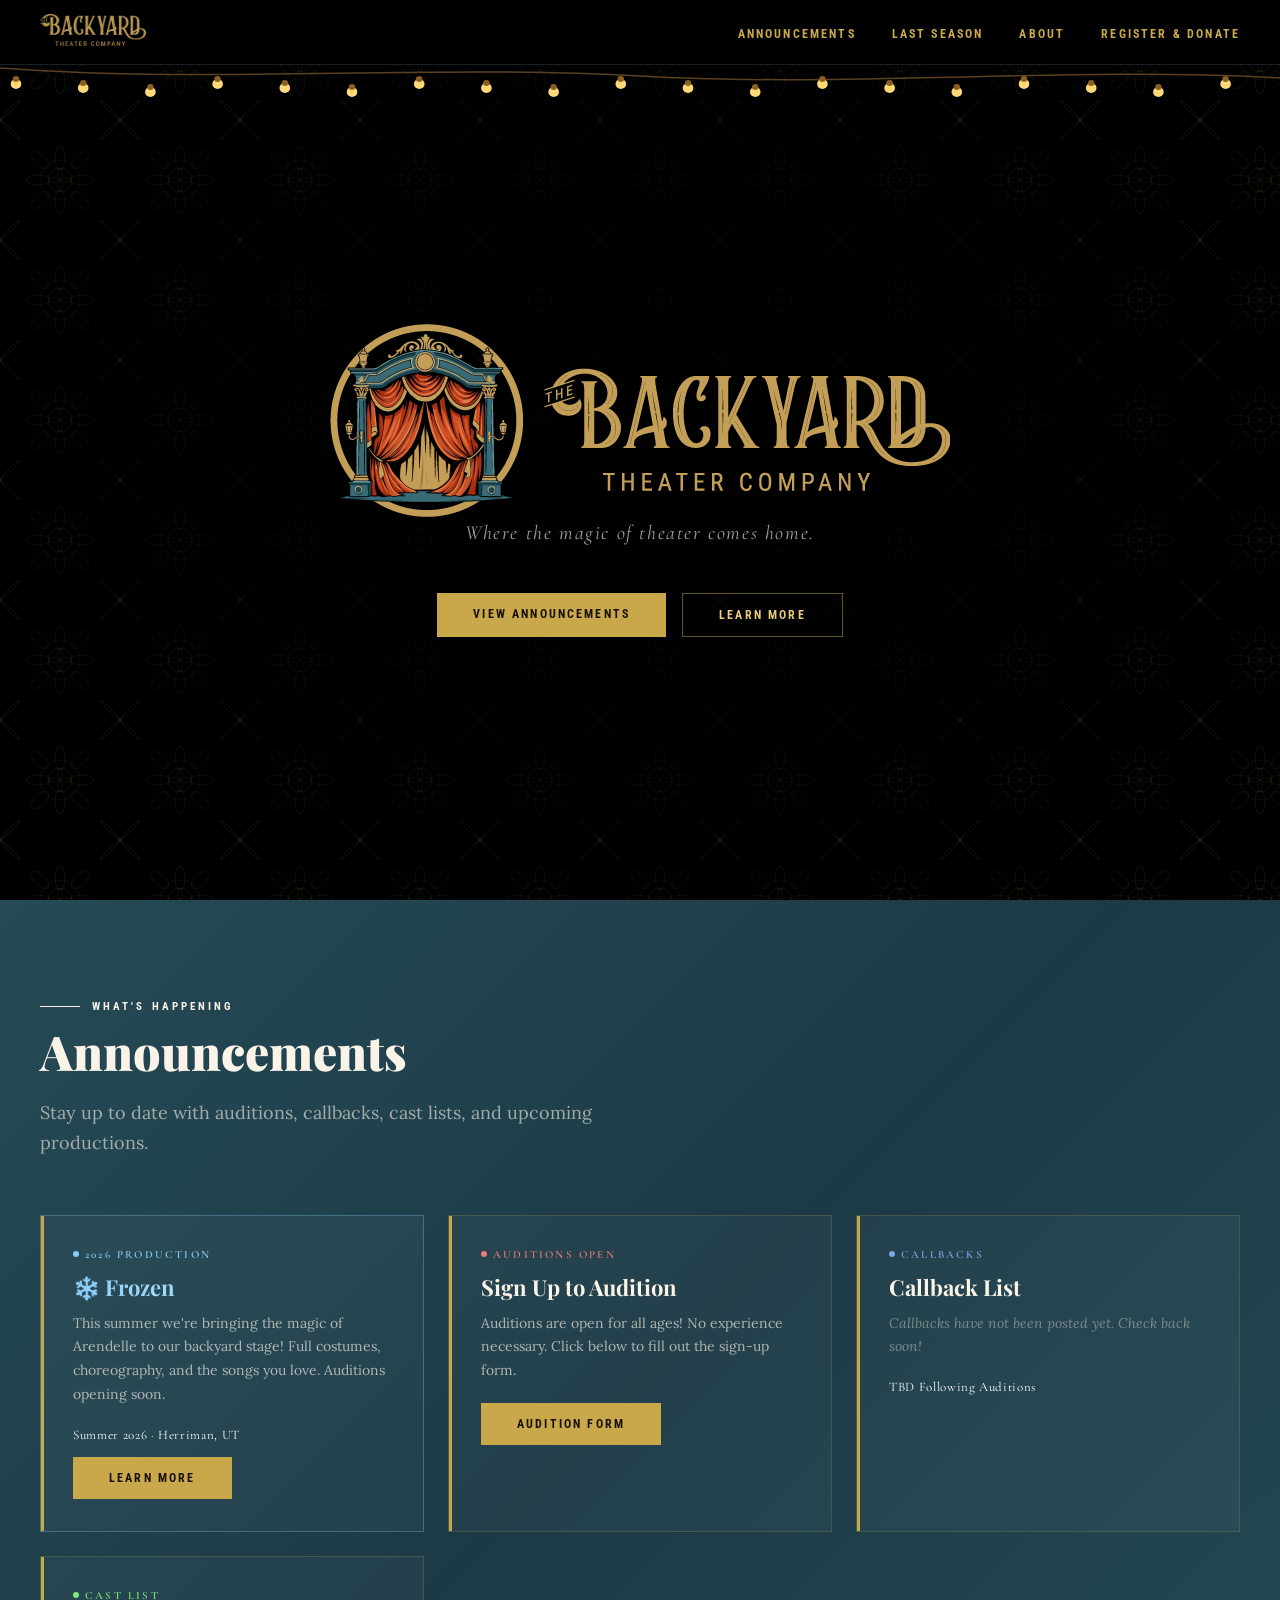
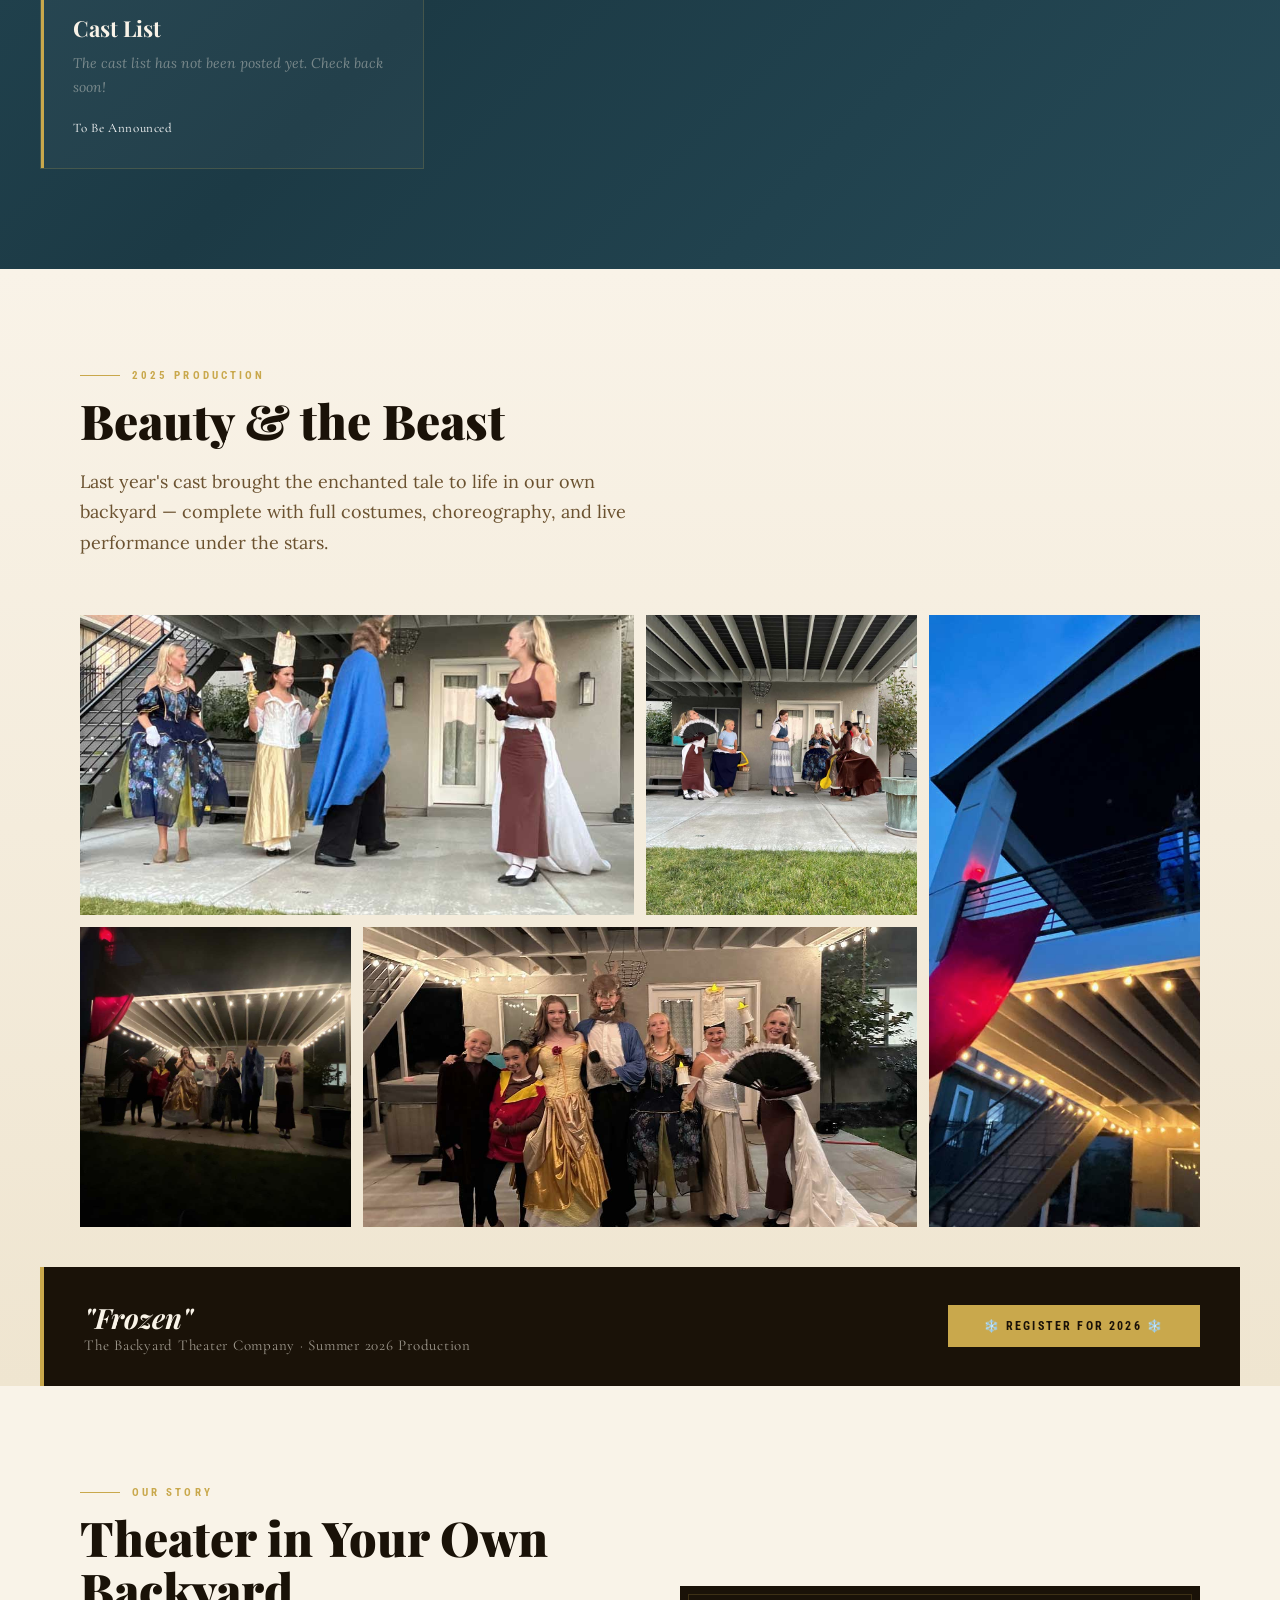
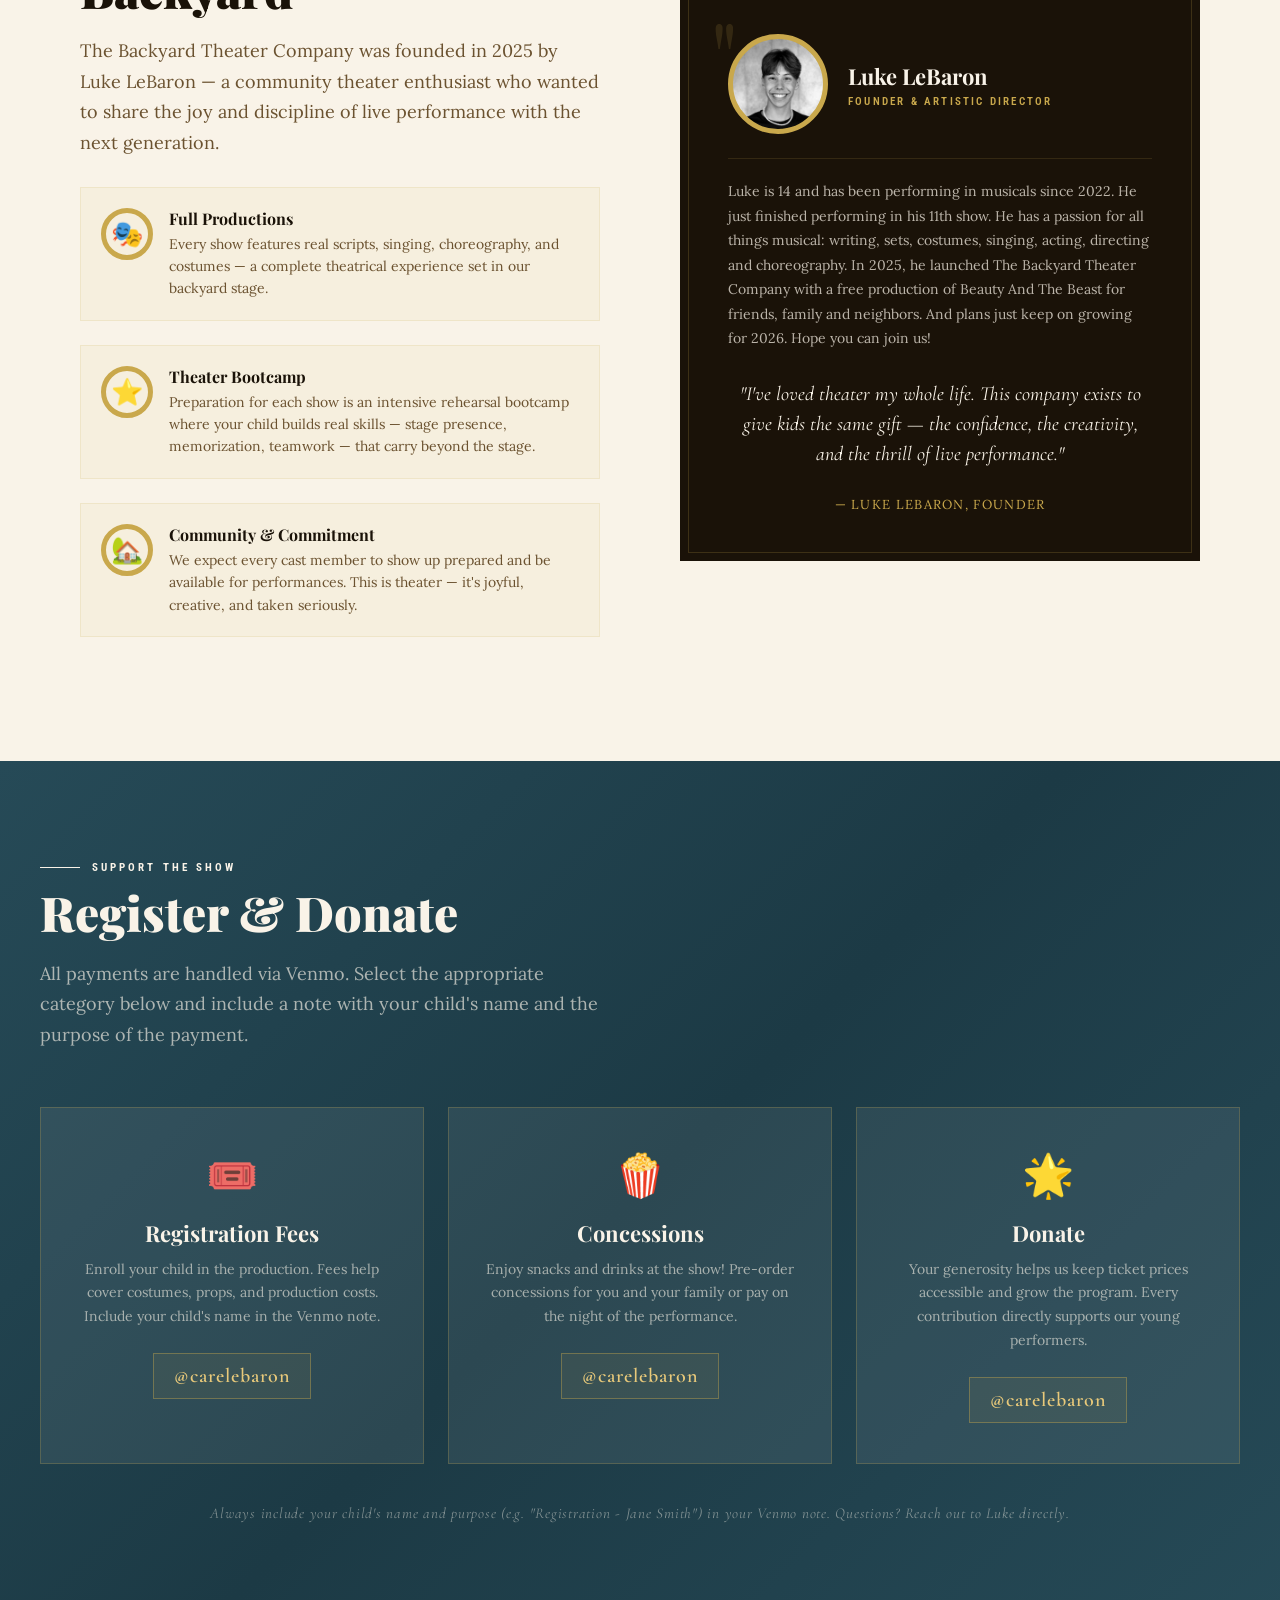
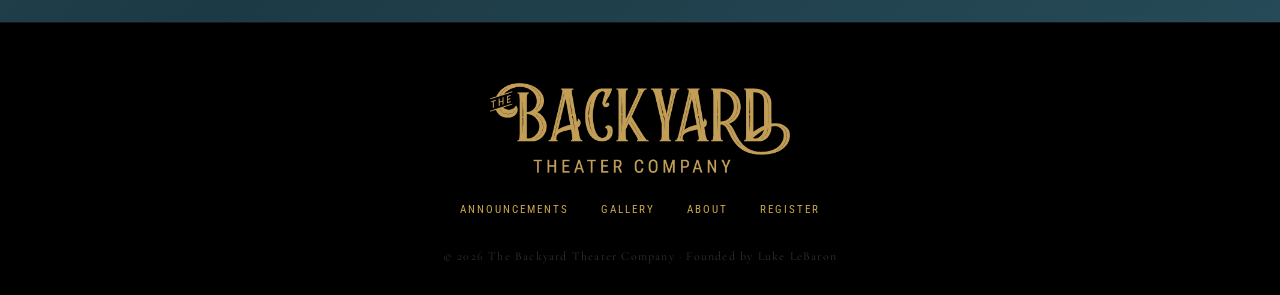
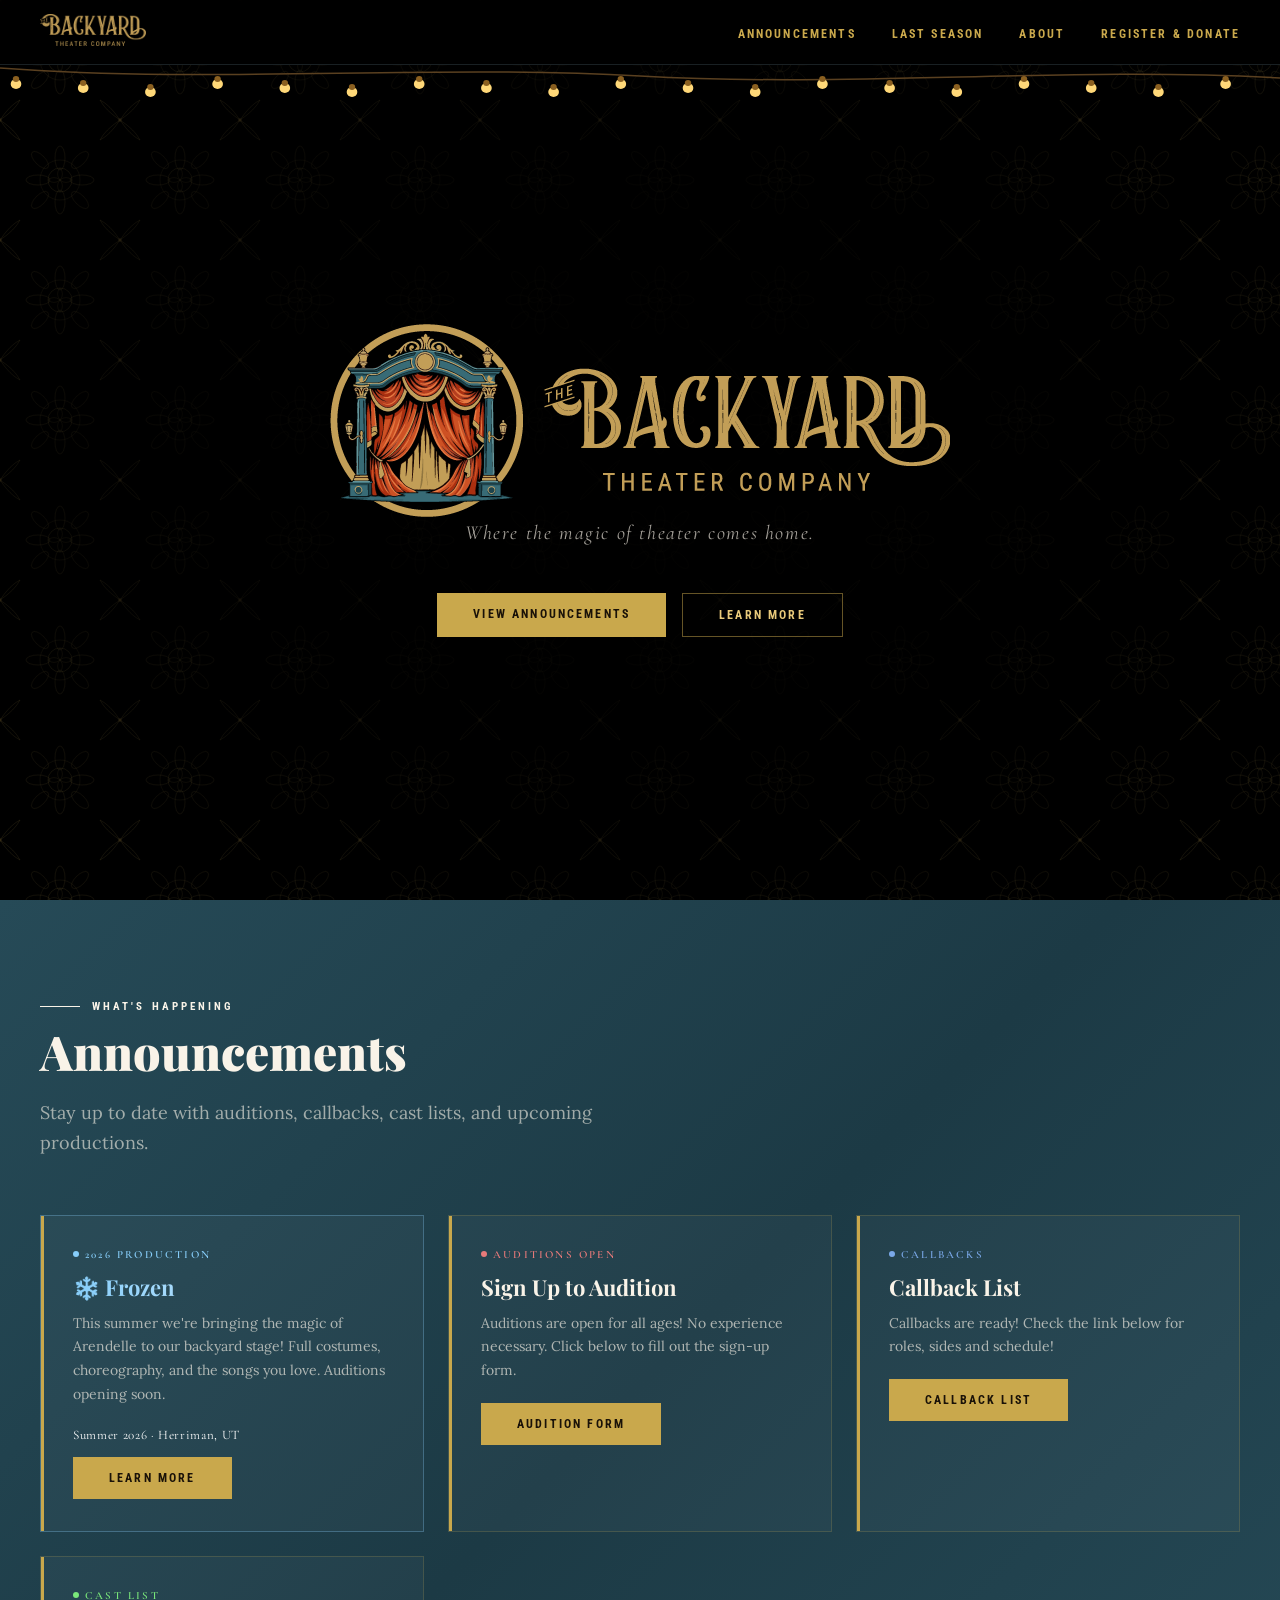
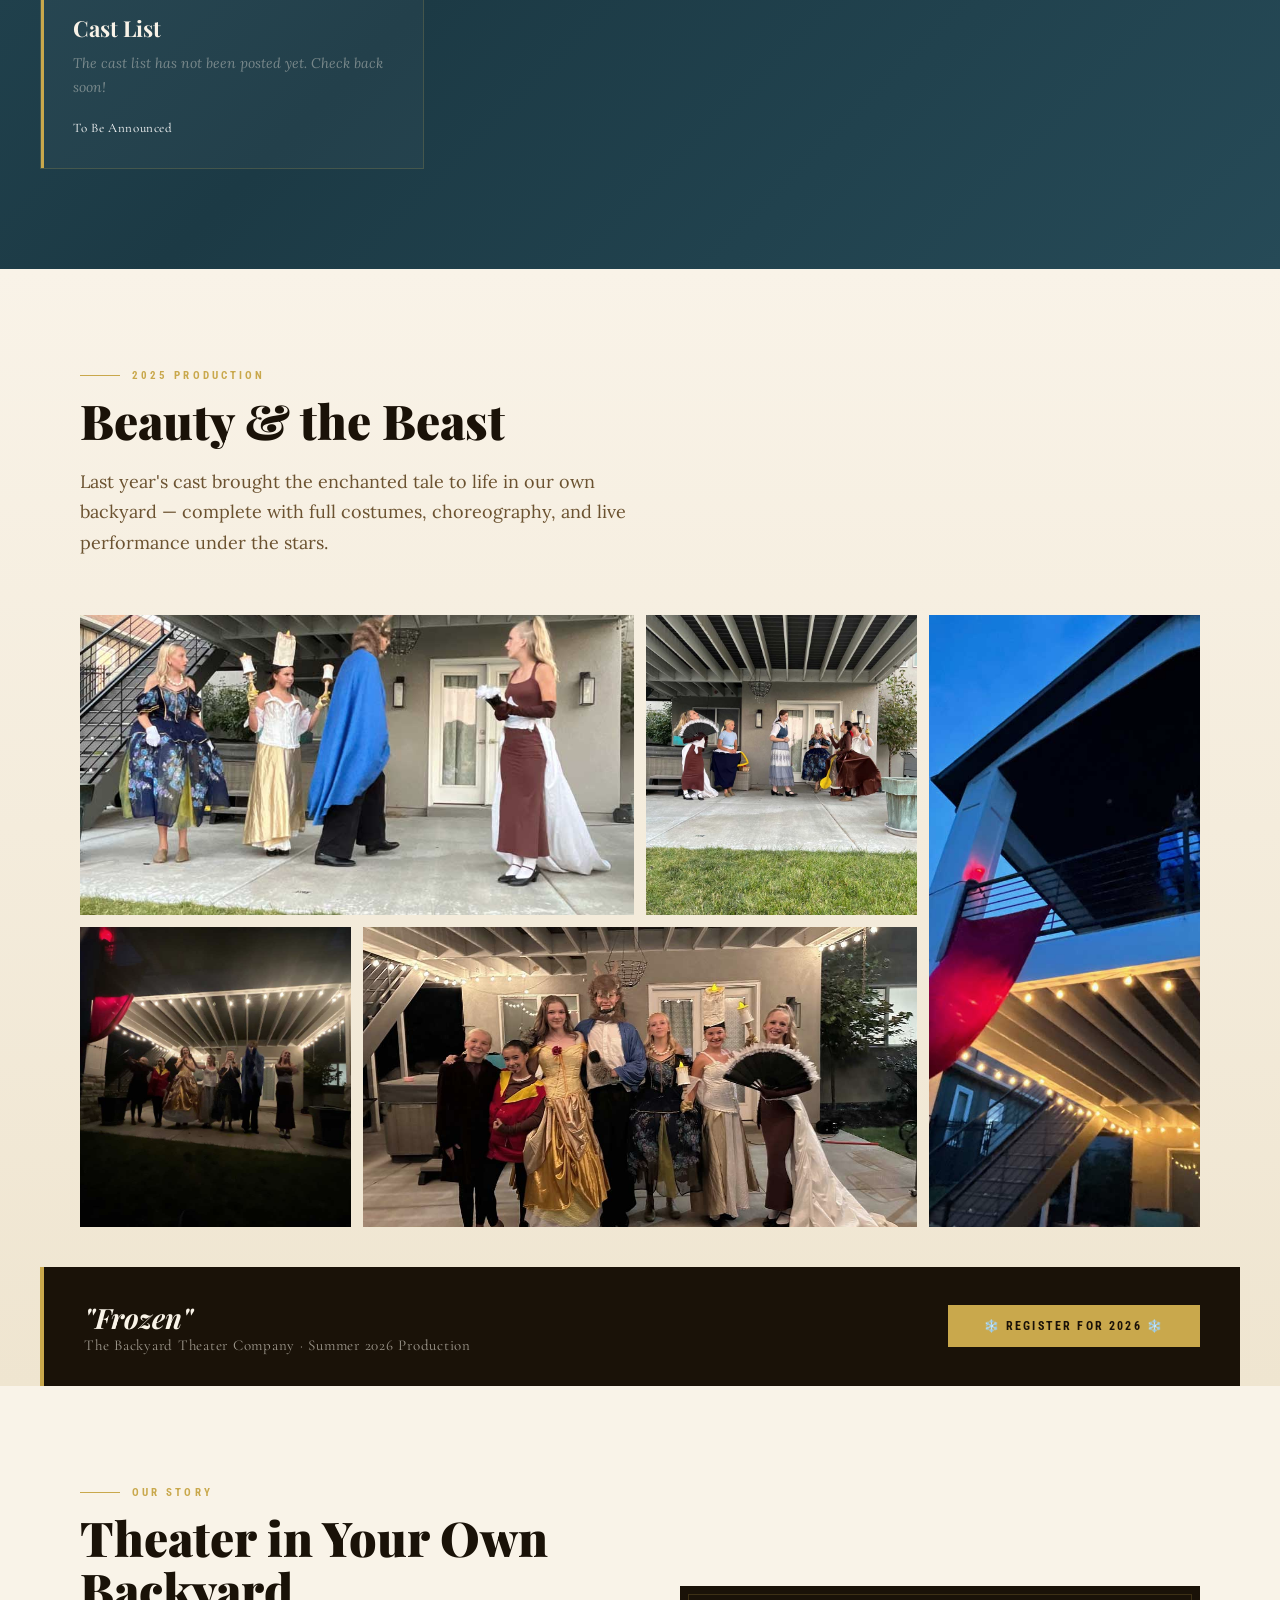
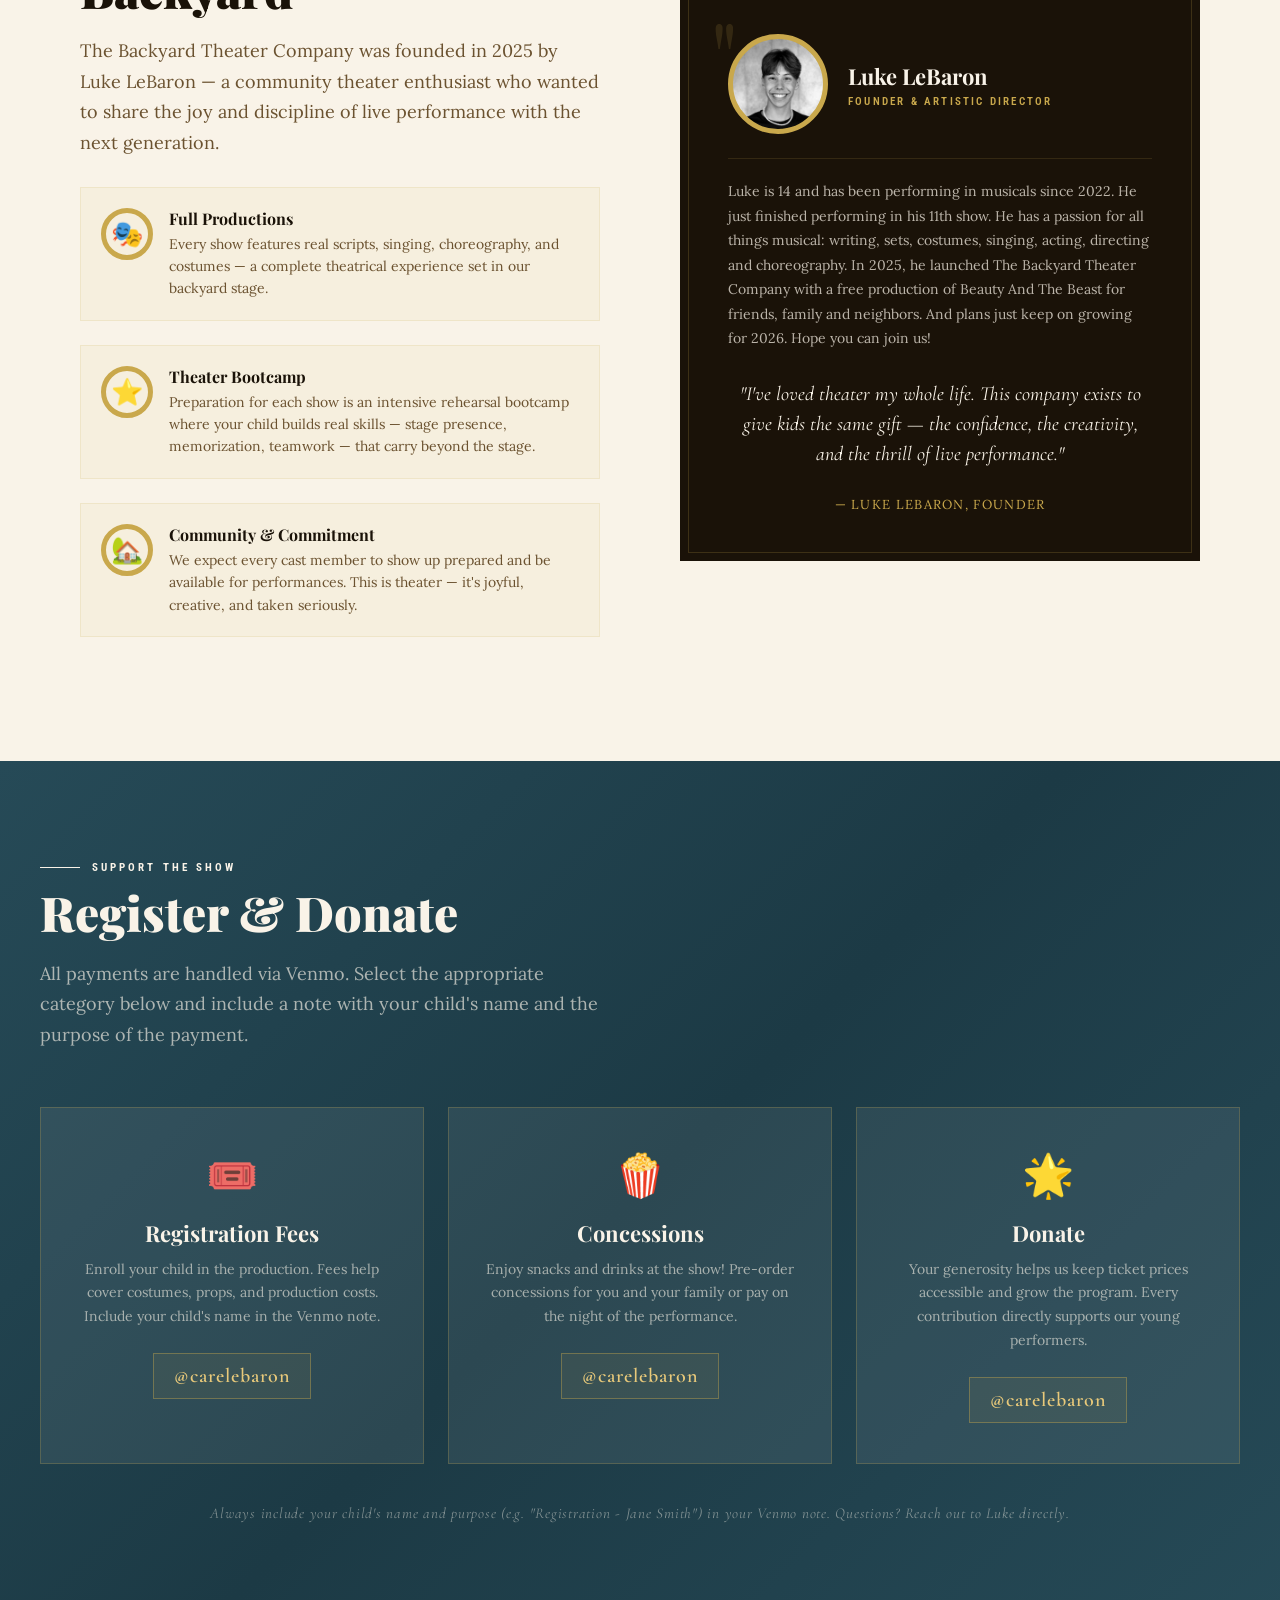
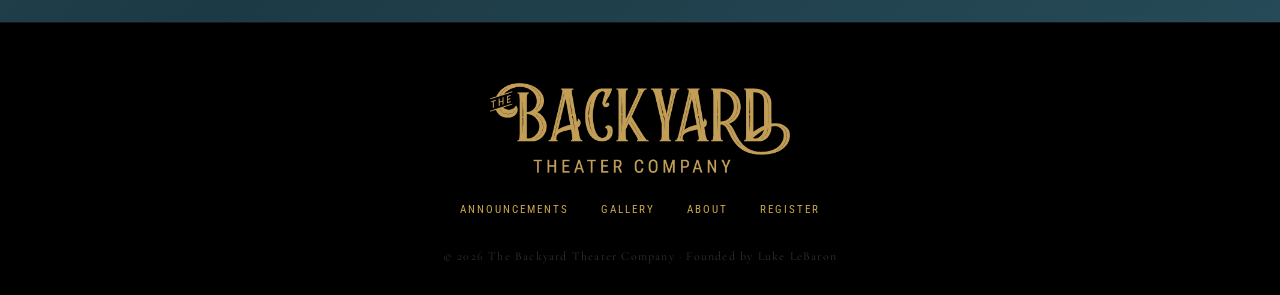
